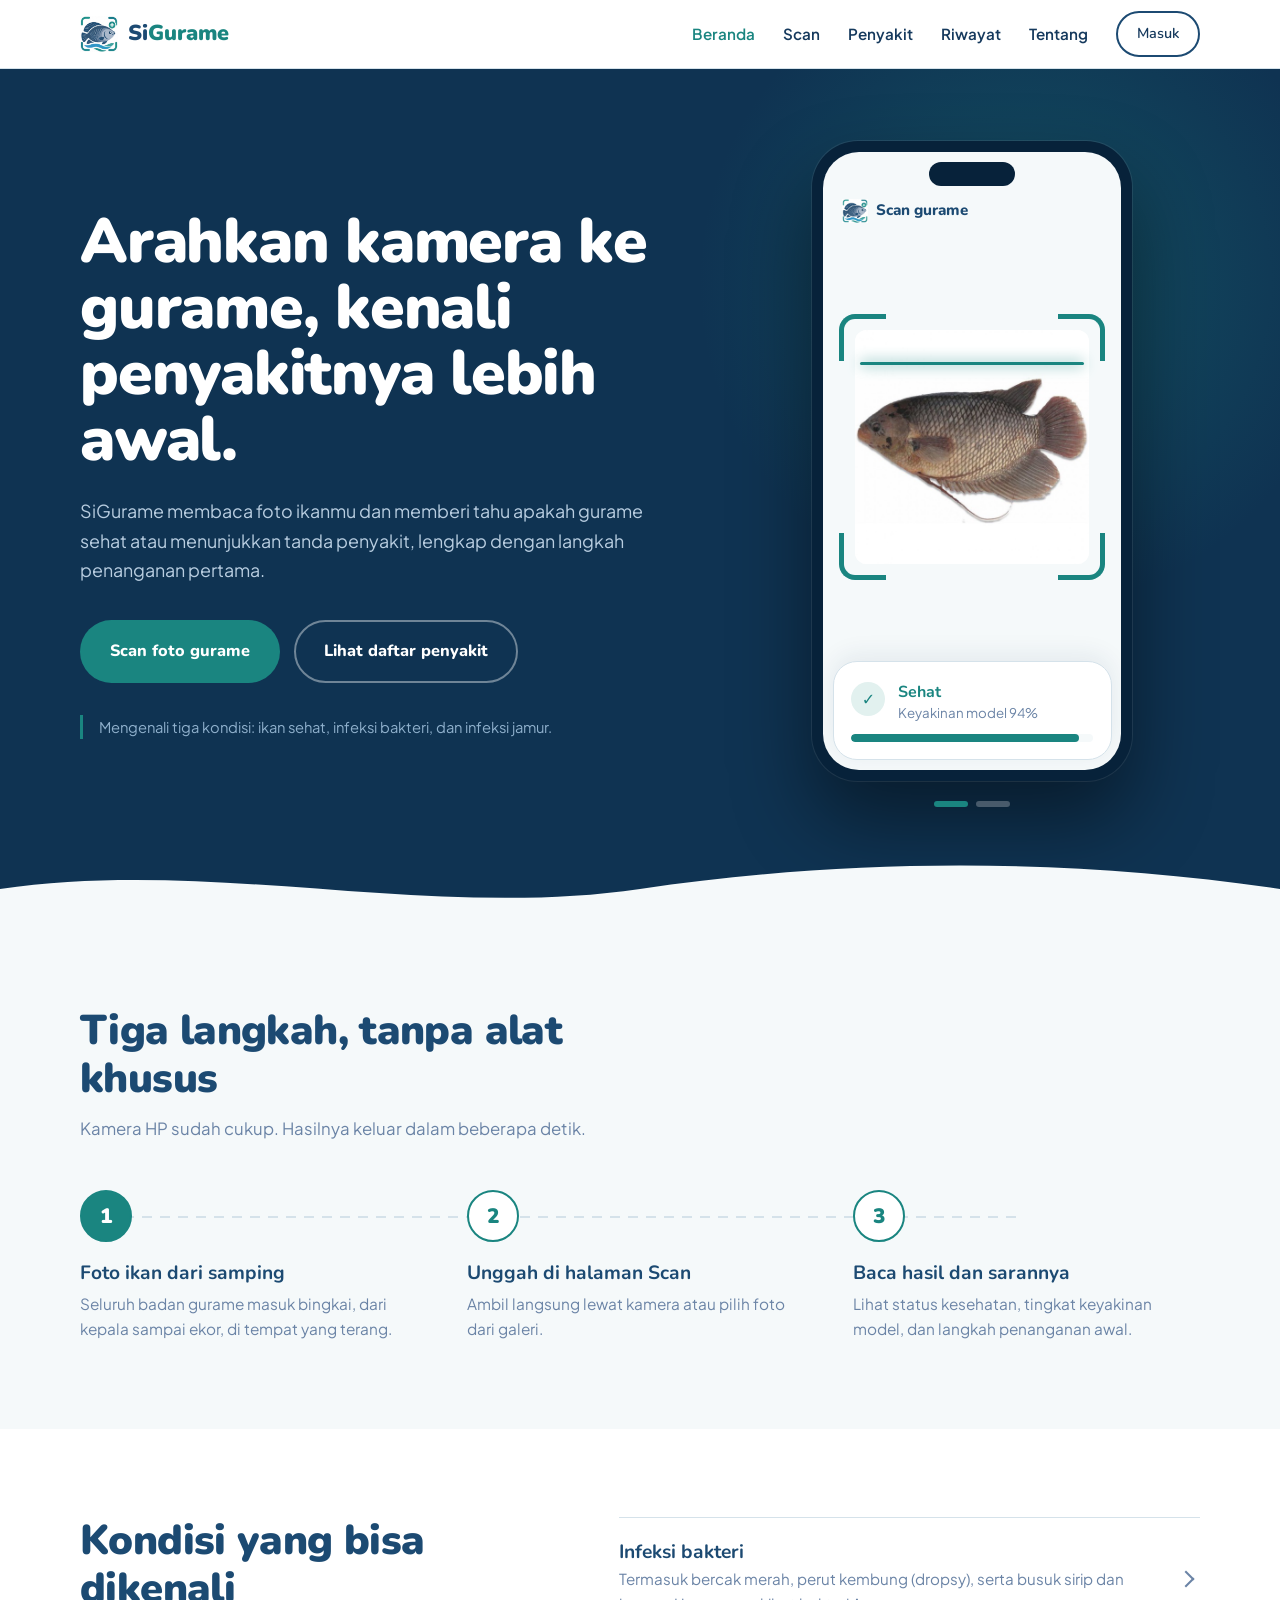
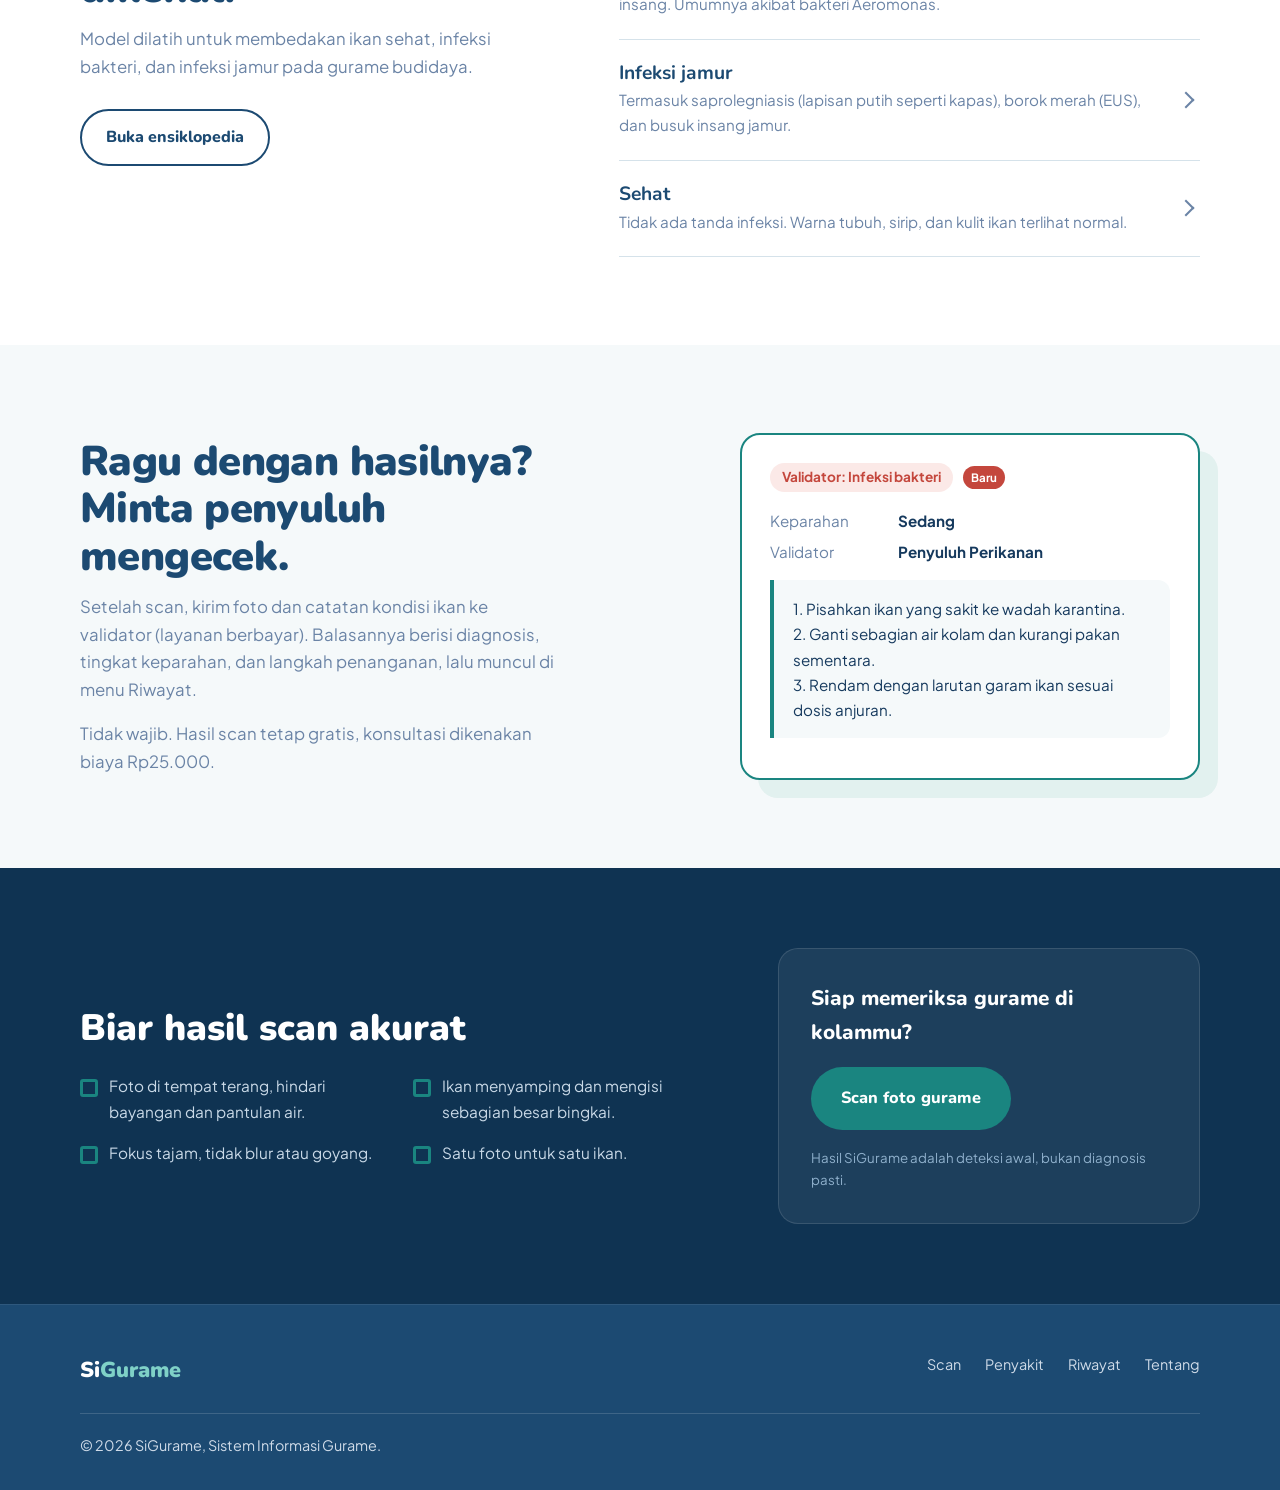
==== frontend/index.html @ 375dc526 "SiGurame: frontend + backend Flask" ====
<!DOCTYPE html>
<html lang="id">
<head>
  <meta charset="UTF-8">
  <meta name="viewport" content="width=device-width, initial-scale=1.0">
  <title>SiGurame | Cek Kesehatan Ikan Gurame</title>
  <link rel="icon" href="asset/image/icon.png">
  <link rel="preconnect" href="https://fonts.googleapis.com">
  <link rel="preconnect" href="https://fonts.gstatic.com" crossorigin>
  <link href="https://fonts.googleapis.com/css2?family=Nunito:wght@700;800;900&family=Plus+Jakarta+Sans:wght@400;600;700&display=swap" rel="stylesheet">
  <link rel="stylesheet" href="style.css">
</head>
<body>

  <!-- Navbar -->
  <header class="navbar">
    <div class="container">
      <a href="index.html" class="brand">
        <img src="asset/image/icon.png" alt="">
        <b>Si<span>Gurame</span></b>
      </a>
      <button class="nav-toggle" aria-label="Buka menu" aria-expanded="false">☰</button>
      <ul class="nav-links">
        <li><a href="index.html" class="active">Beranda</a></li>
        <li><a href="scan.html">Scan</a></li>
        <li><a href="penyakit.html">Penyakit</a></li>
        <li><a href="riwayat.html">Riwayat</a></li>
        <li><a href="tentang.html">Tentang</a></li>
        <li><a href="login.html" class="btn btn-outline">Masuk</a></li>
      </ul>
    </div>
  </header>

  <main>
    <!-- ================= HERO ================= -->
    <section class="home-hero">
      <div class="container home-hero-grid">
        <div class="home-hero-text">
          <h1>Arahkan kamera ke gurame, kenali penyakitnya lebih awal.</h1>
          <p class="lead">SiGurame membaca foto ikanmu dan memberi tahu apakah gurame sehat atau menunjukkan tanda penyakit, lengkap dengan langkah penanganan pertama.</p>
          <div class="hero-actions">
            <a href="scan.html" class="btn btn-primary btn-lg">Scan foto gurame</a>
            <a href="penyakit.html" class="btn btn-light btn-lg">Lihat daftar penyakit</a>
          </div>
          <p class="hero-note">Mengenali tiga kondisi: ikan sehat, infeksi bakteri, dan infeksi jamur.</p>
        </div>

        <!-- Mockup HP: foto bergeser + hasil berubah -->
        <div class="phone-wrap">
          <div class="phone" aria-hidden="true">
            <div class="phone-screen">
              <div class="phone-notch"></div>
              <div class="phone-top">
                <img src="asset/image/icon.png" alt="">
                <span>Scan gurame</span>
              </div>

              <div class="phone-view">
                <div class="frame phone-frame">
                  <div class="frame-b"></div>
                  <div class="slider">
                    <div class="slider-track" id="slider-track">
                      <img src="asset/image/guramesehat.jpg" alt=""
                           data-status="sehat" data-label="Sehat" data-conf="94">
                      <img src="asset/image/guramesakit.jpg" alt=""
                           data-status="sakit" data-label="Infeksi bakteri" data-conf="87">
                    </div>
                  </div>
                  <div class="scan-line"></div>
                </div>
              </div>

              <div class="phone-sheet result-chip" id="demo-chip">
                <div class="sheet-row">
                  <div class="dot" id="demo-dot">✓</div>
                  <div>
                    <strong id="demo-label">Sehat</strong>
                    <small id="demo-conf">Keyakinan model 94%</small>
                  </div>
                </div>
                <div class="bar sheet-bar"><span id="demo-bar" style="width:94%"></span></div>
              </div>
            </div>
          </div>
          <div class="slide-dots" id="slider-dots" aria-label="Contoh hasil scan"></div>
        </div>
      </div>

      <svg class="hero-wave" viewBox="0 0 1440 90" preserveAspectRatio="none" aria-hidden="true">
        <path d="M0 50 C 240 10, 480 90, 720 50 S 1200 10, 1440 50 L1440 90 L0 90 Z"></path>
      </svg>
    </section>

    <!-- ================= CARA PAKAI ================= -->
    <section class="home-section">
      <div class="container">
        <div class="home-head">
          <h2>Tiga langkah, tanpa alat khusus</h2>
          <p>Kamera HP sudah cukup. Hasilnya keluar dalam beberapa detik.</p>
        </div>
        <ol class="home-steps">
          <li>
            <span class="step-num">1</span>
            <h3>Foto ikan dari samping</h3>
            <p>Seluruh badan gurame masuk bingkai, dari kepala sampai ekor, di tempat yang terang.</p>
          </li>
          <li>
            <span class="step-num">2</span>
            <h3>Unggah di halaman Scan</h3>
            <p>Ambil langsung lewat kamera atau pilih foto dari galeri.</p>
          </li>
          <li>
            <span class="step-num">3</span>
            <h3>Baca hasil dan sarannya</h3>
            <p>Lihat status kesehatan, tingkat keyakinan model, dan langkah penanganan awal.</p>
          </li>
        </ol>
      </div>
    </section>

    <!-- ================= PENYAKIT ================= -->
    <section class="home-section home-section-white">
      <div class="container home-split">
        <div class="home-head home-sticky">
          <h2>Kondisi yang bisa dikenali</h2>
          <p>Model dilatih untuk membedakan ikan sehat, infeksi bakteri, dan infeksi jamur pada gurame budidaya.</p>
          <a href="penyakit.html" class="btn btn-outline">Buka ensiklopedia</a>
        </div>
        <ul class="home-diseases">
          <li>
            <a href="penyakit.html#bakteri">
              <h3>Infeksi bakteri</h3>
              <p>Termasuk bercak merah, perut kembung (dropsy), serta busuk sirip dan insang. Umumnya akibat bakteri Aeromonas.</p>
            </a>
          </li>
          <li>
            <a href="penyakit.html#jamur">
              <h3>Infeksi jamur</h3>
              <p>Termasuk saprolegniasis (lapisan putih seperti kapas), borok merah (EUS), dan busuk insang jamur.</p>
            </a>
          </li>
          <li>
            <a href="scan.html">
              <h3>Sehat</h3>
              <p>Tidak ada tanda infeksi. Warna tubuh, sirip, dan kulit ikan terlihat normal.</p>
            </a>
          </li>
        </ul>
      </div>
    </section>

    <!-- ================= KONSULTASI ================= -->
    <section class="home-section">
      <div class="container home-split home-konsul">
        <div class="home-head">
          <h2>Ragu dengan hasilnya? Minta penyuluh mengecek.</h2>
          <p>Setelah scan, kirim foto dan catatan kondisi ikan ke validator (layanan berbayar). Balasannya berisi diagnosis, tingkat keparahan, dan langkah penanganan, lalu muncul di menu Riwayat.</p>
          <p class="muted">Tidak wajib. Hasil scan tetap gratis, konsultasi dikenakan biaya Rp25.000.</p>
        </div>

        <!-- Contoh balasan validator -->
        <div class="konsul-mock" aria-hidden="true">
          <div class="mock-head">
            <span class="pill pill-sick">Validator: Infeksi bakteri</span>
            <span class="new-tag">Baru</span>
          </div>
          <dl class="konsul-dl">
            <dt>Keparahan</dt><dd>Sedang</dd>
            <dt>Validator</dt><dd>Penyuluh Perikanan</dd>
          </dl>
          <div class="validator-msg">1. Pisahkan ikan yang sakit ke wadah karantina.
2. Ganti sebagian air kolam dan kurangi pakan sementara.
3. Rendam dengan larutan garam ikan sesuai dosis anjuran.</div>
        </div>
      </div>
    </section>

    <!-- ================= CTA + TIPS ================= -->
    <section class="home-cta">
      <div class="container home-cta-grid">
        <div>
          <h2>Biar hasil scan akurat</h2>
          <ul class="cta-tips">
            <li>Foto di tempat terang, hindari bayangan dan pantulan air.</li>
            <li>Ikan menyamping dan mengisi sebagian besar bingkai.</li>
            <li>Fokus tajam, tidak blur atau goyang.</li>
            <li>Satu foto untuk satu ikan.</li>
          </ul>
        </div>
        <div class="cta-box">
          <p>Siap memeriksa gurame di kolammu?</p>
          <a href="scan.html" class="btn btn-primary btn-lg">Scan foto gurame</a>
          <small>Hasil SiGurame adalah deteksi awal, bukan diagnosis pasti.</small>
        </div>
      </div>
    </section>
  </main>

  <!-- Footer -->
  <footer class="footer">
    <div class="container">
      <a href="index.html" class="brand"><b>Si<span>Gurame</span></b></a>
      <ul class="footer-links">
        <li><a href="scan.html">Scan</a></li>
        <li><a href="penyakit.html">Penyakit</a></li>
        <li><a href="riwayat.html">Riwayat</a></li>
        <li><a href="tentang.html">Tentang</a></li>
      </ul>
      <p class="footer-copy">© 2026 SiGurame, Sistem Informasi Gurame.</p>
    </div>
  </footer>

  <script src="asset/js/api.js"></script>
  <script src="asset/js/main.js"></script>
</body>
</html>
---- frontend/style.css ----
/* =========================================================
   SiGurame — style global
   Palet diambil dari logo: navy (wordmark), teal (bingkai scan),
   biru air (ombak), slate (sisik ikan)
   ========================================================= */

:root {
  /* Warna utama */
  --navy: #1c4a72;        /* wordmark "Si", judul, teks penting */
  --ink: #15395d;         /* teks utama */
  --teal: #1a8580;        /* aksi utama, bingkai scan, status sehat */
  --teal-dark: #146b67;   /* hover tombol */
  --water: #3a96c9;       /* aksen sekunder, link */
  --slate: #6b84a6;       /* teks sekunder */
  --line: #d5e2ea;        /* garis & border */

  /* Latar */
  --bg: #f5f9fa;
  --surface: #ffffff;
  --teal-soft: #e2f1ef;
  --water-soft: #e3f0f8;

  /* Status hasil scan (dipakai di hasil.html) */
  --healthy: #1a8580;
  --sick: #c4473d;
  --sick-soft: #fbe9e7;
  --warning: #d08a1e;

  /* Tipografi */
  --font-display: "Nunito", "Segoe UI", system-ui, sans-serif;
  --font-body: "Plus Jakarta Sans", "Segoe UI", system-ui, sans-serif;

  --radius-lg: 20px;
  --radius: 12px;
  --max: 1120px;
}

* { box-sizing: border-box; margin: 0; padding: 0; }

html { scroll-behavior: smooth; }

body {
  font-family: var(--font-body);
  font-size: 1rem;
  line-height: 1.65;
  color: var(--ink);
  background: var(--bg);
}

img { max-width: 100%; display: block; }
a { color: var(--water); text-decoration: none; }

h1, h2, h3 {
  font-family: var(--font-display);
  color: var(--navy);
  line-height: 1.15;
}

.container {
  width: min(var(--max), 100% - 2.5rem);
  margin-inline: auto;
}

:focus-visible {
  outline: 3px solid var(--water);
  outline-offset: 3px;
  border-radius: 6px;
}

/* ---------- Tombol ---------- */
.btn {
  display: inline-flex;
  align-items: center;
  gap: .5rem;
  padding: .85rem 1.5rem;
  border-radius: 999px;
  font-family: var(--font-display);
  font-weight: 800;
  font-size: 1rem;
  border: 2px solid transparent;
  cursor: pointer;
  transition: background .2s, color .2s, border-color .2s;
}
.btn-primary { background: var(--teal); color: #fff; }
.btn-primary:hover { background: var(--teal-dark); }
.btn-outline { border-color: var(--navy); color: var(--navy); background: transparent; }
.btn-outline:hover { background: var(--navy); color: #fff; }

/* ---------- Navbar ---------- */
.navbar {
  position: sticky;
  top: 0;
  z-index: 50;
  background: rgba(255, 255, 255, .92);
  backdrop-filter: blur(8px);
  border-bottom: 1px solid var(--line);
}
.navbar .container {
  display: flex;
  align-items: center;
  justify-content: space-between;
  height: 68px;
}
.brand {
  display: flex;
  align-items: center;
  gap: .6rem;
  font-family: var(--font-display);
  font-weight: 900;
  font-size: 1.35rem;
  color: var(--navy);
}
.brand img { width: 38px; height: auto; }
.brand b { font-weight: inherit; }
.brand span { color: var(--teal); }

.nav-links {
  display: flex;
  align-items: center;
  gap: 1.75rem;
  list-style: none;
}
.nav-links a {
  color: var(--ink);
  font-weight: 600;
  font-size: .95rem;
}
.nav-links a:hover,
.nav-links a.active { color: var(--teal); }
.nav-links .btn { padding: .55rem 1.2rem; font-size: .9rem; }

.nav-toggle {
  display: none;
  background: none;
  border: 0;
  font-size: 1.6rem;
  color: var(--navy);
  cursor: pointer;
}

/* ---------- Hero ---------- */
.hero { padding: 4.5rem 0 5rem; }
.hero .container {
  display: grid;
  grid-template-columns: 1.1fr 1fr;
  gap: 3.5rem;
  align-items: center;
}
.hero h1 {
  font-size: clamp(2.2rem, 4.6vw, 3.4rem);
  font-weight: 900;
  margin-bottom: 1.1rem;
}
.hero p {
  font-size: 1.1rem;
  color: var(--slate);
  max-width: 34em;
  margin-bottom: 2rem;
}
.hero-actions { display: flex; flex-wrap: wrap; gap: .9rem; }

/* Visual hero: ikon logo sebagai "jendela scan" + kartu hasil contoh */
.scan-preview {
  position: relative;
  background: var(--surface);
  border-radius: var(--radius-lg);
  padding: 2.5rem 2.5rem 4rem;
  border: 1px solid var(--line);
}
.scan-preview img {
  width: 100%;
  max-width: 380px;
  margin-inline: auto;
}
.scan-line {
  position: absolute;
  left: 12%;
  right: 12%;
  height: 3px;
  background: var(--teal);
  border-radius: 3px;
  box-shadow: 0 0 14px var(--teal);
  top: 18%;
  animation: scan 3.2s ease-in-out infinite;
}
@keyframes scan {
  0%, 100% { top: 18%; opacity: .9; }
  50% { top: 70%; opacity: .5; }
}
.result-chip {
  position: absolute;
  left: 50%;
  bottom: -1.4rem;
  transform: translateX(-50%);
  display: flex;
  align-items: center;
  gap: .9rem;
  background: var(--surface);
  border: 1px solid var(--line);
  border-radius: 999px;
  padding: .7rem 1.4rem .7rem .8rem;
  box-shadow: 0 10px 30px rgba(21, 57, 93, .12);
  white-space: nowrap;
}
.result-chip .dot {
  width: 34px;
  height: 34px;
  border-radius: 50%;
  background: var(--teal-soft);
  color: var(--healthy);
  display: grid;
  place-items: center;
  font-weight: 900;
}
.result-chip strong { color: var(--healthy); font-family: var(--font-display); }
.result-chip small { color: var(--slate); display: block; line-height: 1.2; }

/* ---------- Section umum ---------- */
.section { padding: 5rem 0; }
.section-alt { background: var(--surface); border-block: 1px solid var(--line); }
.section-head { max-width: 40em; margin-bottom: 2.75rem; }
.section-head h2 { font-size: clamp(1.7rem, 3vw, 2.3rem); font-weight: 900; margin-bottom: .6rem; }
.section-head p { color: var(--slate); }

/* ---------- Langkah (memang berurutan, jadi pakai nomor) ---------- */
.steps {
  display: grid;
  grid-template-columns: repeat(3, 1fr);
  gap: 2rem;
  list-style: none;
  counter-reset: step;
}
.steps li { counter-increment: step; padding-top: 1rem; border-top: 3px solid var(--line); }
.steps li:first-child { border-top-color: var(--teal); }
.steps li::before {
  content: counter(step);
  display: block;
  font-family: var(--font-display);
  font-weight: 900;
  font-size: 2.4rem;
  color: var(--water);
  line-height: 1;
  margin-bottom: .75rem;
}
.steps h3 { font-size: 1.2rem; margin-bottom: .35rem; }
.steps p { color: var(--slate); font-size: .95rem; }

/* ---------- Daftar penyakit ringkas ---------- */
.disease-list { list-style: none; border-top: 1px solid var(--line); }
.disease-list li {
  display: grid;
  grid-template-columns: 14rem 1fr auto;
  gap: 1.5rem;
  align-items: baseline;
  padding: 1.25rem 0;
  border-bottom: 1px solid var(--line);
}
.disease-list h3 { font-size: 1.1rem; }
.disease-list p { color: var(--slate); font-size: .95rem; }
.disease-list a { font-weight: 700; font-size: .9rem; white-space: nowrap; }
.section-foot { margin-top: 2rem; }

/* ---------- Tips foto ---------- */
.tips {
  display: grid;
  grid-template-columns: 1fr 1fr;
  gap: 3rem;
  align-items: start;
}
.tips ul { list-style: none; display: grid; gap: 1rem; }
.tips li {
  padding-left: 1.9rem;
  position: relative;
}
.tips li::before {
  content: "";
  position: absolute;
  left: 0;
  top: .45em;
  width: 12px;
  height: 12px;
  border: 3px solid var(--teal);
  border-radius: 3px;
}
.note {
  background: var(--water-soft);
  border-radius: var(--radius);
  padding: 1.25rem 1.5rem;
  font-size: .95rem;
  color: var(--ink);
}

/* ---------- Footer ---------- */
.footer {
  background: var(--navy);
  color: #cfdbe8;
  padding: 3rem 0 2rem;
  font-size: .9rem;
}
.footer .container {
  display: flex;
  flex-wrap: wrap;
  justify-content: space-between;
  gap: 1.5rem;
}
.footer .brand { color: #fff; }
.footer .brand span { color: #7fd1c7; }
.footer a { color: #cfdbe8; }
.footer a:hover { color: #fff; }
.footer-links { display: flex; gap: 1.5rem; list-style: none; flex-wrap: wrap; }
.footer-copy { width: 100%; border-top: 1px solid rgba(255,255,255,.15); padding-top: 1.25rem; }

/* ---------- Responsif ---------- */
@media (max-width: 880px) {
  .nav-toggle { display: block; }
  .nav-links {
    position: absolute;
    top: 68px;
    left: 0;
    right: 0;
    flex-direction: column;
    align-items: flex-start;
    gap: 1rem;
    padding: 1.25rem 1.5rem 1.5rem;
    background: var(--surface);
    border-bottom: 1px solid var(--line);
    display: none;
  }
  .nav-links.open { display: flex; }

  .hero { padding-top: 2.5rem; }
  .hero .container,
  .tips { grid-template-columns: 1fr; }
  .steps { grid-template-columns: 1fr; }
  .disease-list li { grid-template-columns: 1fr; gap: .3rem; }
}

@media (prefers-reduced-motion: reduce) {
  .scan-line { animation: none; }
  html { scroll-behavior: auto; }
}

/* =========================================================
   Komponen halaman lain
   ========================================================= */

/* ---------- Kepala halaman ---------- */
.page-head { padding: 3.5rem 0 2rem; }
.page-head h1 { font-size: clamp(1.9rem, 4vw, 2.7rem); font-weight: 900; margin-bottom: .5rem; }
.page-head p { color: var(--slate); max-width: 40em; }
.page-body { padding-bottom: 5rem; }

/* ---------- Bingkai scan (motif sudut dari logo) ---------- */
.frame {
  position: relative;
  padding: 1.25rem;
}
.frame::before,
.frame::after,
.frame > .frame-b::before,
.frame > .frame-b::after {
  content: "";
  position: absolute;
  width: 42px;
  height: 42px;
  border: 5px solid var(--teal);
  pointer-events: none;
}
.frame::before { top: 0; left: 0; border-right: 0; border-bottom: 0; border-top-left-radius: 16px; }
.frame::after { top: 0; right: 0; border-left: 0; border-bottom: 0; border-top-right-radius: 16px; }
.frame > .frame-b::before { bottom: 0; left: 0; border-right: 0; border-top: 0; border-bottom-left-radius: 16px; }
.frame > .frame-b::after { bottom: 0; right: 0; border-left: 0; border-top: 0; border-bottom-right-radius: 16px; }

/* ---------- Halaman Scan ---------- */
.scan-layout {
  display: grid;
  grid-template-columns: 1.3fr .9fr;
  gap: 2.5rem;
  align-items: start;
}
.dropzone {
  background: var(--surface);
  border-radius: var(--radius-lg);
  min-height: 360px;
  display: grid;
  place-items: center;
  text-align: center;
  padding: 2rem;
  transition: background .2s;
}
.dropzone.dragover { background: var(--teal-soft); }
.dropzone h2 { font-size: 1.3rem; margin-bottom: .4rem; }
.dropzone p { color: var(--slate); margin-bottom: 1.5rem; font-size: .95rem; }
.dropzone .actions { display: flex; flex-wrap: wrap; gap: .75rem; justify-content: center; }
.dropzone img.preview {
  max-height: 420px;
  width: auto;
  border-radius: var(--radius);
  margin-inline: auto;
}
.visually-hidden {
  position: absolute; width: 1px; height: 1px; overflow: hidden;
  clip: rect(0 0 0 0); white-space: nowrap;
}
.scan-controls {
  display: flex;
  flex-wrap: wrap;
  gap: .75rem;
  margin-top: 1.25rem;
}
.btn[disabled] { opacity: .5; cursor: not-allowed; }
.btn-ghost { background: transparent; color: var(--slate); border-color: var(--line); }
.btn-ghost:hover { border-color: var(--slate); color: var(--ink); }

.panel {
  background: var(--surface);
  border: 1px solid var(--line);
  border-radius: var(--radius-lg);
  padding: 1.75rem;
}
.panel h2 { font-size: 1.2rem; margin-bottom: 1rem; }
.panel + .panel { margin-top: 1.25rem; }
.check-list { list-style: none; display: grid; gap: .8rem; font-size: .95rem; }
.check-list li { padding-left: 1.7rem; position: relative; }
.check-list li::before {
  content: "";
  position: absolute; left: 0; top: .4em;
  width: 11px; height: 11px;
  border: 3px solid var(--teal); border-radius: 3px;
}

.alert {
  border-radius: var(--radius);
  padding: .9rem 1.2rem;
  font-size: .95rem;
  margin-top: 1rem;
}
.alert-error { background: var(--sick-soft); color: var(--sick); }
.alert-info { background: var(--water-soft); color: var(--ink); }

/* Loading */
.loading {
  display: none;
  align-items: center;
  gap: .8rem;
  margin-top: 1rem;
  color: var(--slate);
  font-weight: 600;
}
.loading.show { display: flex; }
.spinner {
  width: 22px; height: 22px;
  border: 3px solid var(--line);
  border-top-color: var(--teal);
  border-radius: 50%;
  animation: spin .8s linear infinite;
}
@keyframes spin { to { transform: rotate(360deg); } }

/* ---------- Halaman Hasil ---------- */
.result-layout {
  display: grid;
  grid-template-columns: 1fr 1.1fr;
  gap: 2.5rem;
  align-items: start;
}
.result-photo {
  background: var(--surface);
  border-radius: var(--radius-lg);
}
.result-photo img { border-radius: var(--radius); margin-inline: auto; max-height: 460px; width: auto; }
.result-status {
  border-radius: var(--radius-lg);
  padding: 1.75rem;
  margin-bottom: 1.25rem;
}
.result-status.is-healthy { background: var(--teal-soft); }
.result-status.is-sick { background: var(--sick-soft); }
.result-status .label { font-weight: 700; font-size: .9rem; color: var(--slate); }
.result-status h2 { font-size: clamp(1.7rem, 3.5vw, 2.3rem); font-weight: 900; margin: .2rem 0 1rem; }
.is-healthy h2 { color: var(--healthy); }
.is-sick h2 { color: var(--sick); }

.confidence { display: grid; gap: .4rem; font-size: .9rem; }
.confidence-top { display: flex; justify-content: space-between; font-weight: 700; }
.bar { height: 10px; background: rgba(255,255,255,.8); border-radius: 99px; overflow: hidden; }
.bar span { display: block; height: 100%; border-radius: 99px; transition: width .8s ease; }
.is-healthy .bar span { background: var(--healthy); }
.is-sick .bar span { background: var(--sick); }

.result-block + .result-block { margin-top: 1.4rem; }
.result-block h3 { font-size: 1.05rem; margin-bottom: .5rem; }
.result-block p, .result-block li { font-size: .95rem; }
.result-block ul { padding-left: 1.2rem; display: grid; gap: .35rem; }
.demo-badge {
  display: inline-block;
  background: #fff4e0;
  color: var(--warning);
  font-weight: 700;
  font-size: .8rem;
  padding: .25rem .7rem;
  border-radius: 99px;
  margin-bottom: .75rem;
}

/* ---------- Halaman Penyakit ---------- */
.search {
  width: 100%;
  max-width: 420px;
  padding: .8rem 1.1rem;
  border: 1px solid var(--line);
  border-radius: 999px;
  font: inherit;
  background: var(--surface);
  margin-bottom: 2rem;
}
.search:focus { border-color: var(--teal); outline: none; box-shadow: 0 0 0 3px var(--teal-soft); }
.disease-index {
  display: flex;
  flex-wrap: wrap;
  gap: .5rem;
  list-style: none;
  margin-bottom: 2.5rem;
}
.disease-index a {
  display: block;
  padding: .4rem .95rem;
  border: 1px solid var(--line);
  border-radius: 99px;
  color: var(--ink);
  font-size: .9rem;
  font-weight: 600;
  background: var(--surface);
}
.disease-index a:hover { border-color: var(--teal); color: var(--teal); }

.disease {
  display: grid;
  grid-template-columns: 16rem 1fr;
  gap: 2.5rem;
  padding: 2.5rem 0;
  border-top: 1px solid var(--line);
  scroll-margin-top: 90px;
}
.disease-name h2 { font-size: 1.5rem; margin-bottom: .3rem; }
.disease-name p { color: var(--slate); font-size: .9rem; font-style: italic; }
.disease-name img { border-radius: var(--radius); margin-top: 1rem; }
.disease-detail { display: grid; grid-template-columns: 1fr 1fr; gap: 1.5rem 2rem; }
.disease-detail .result-block { margin: 0; }
.disease-detail .summary { grid-column: 1 / -1; font-size: 1.02rem; }

/* ---------- Halaman Riwayat ---------- */
.toolbar {
  display: flex;
  flex-wrap: wrap;
  justify-content: space-between;
  align-items: center;
  gap: 1rem;
  margin-bottom: 1.5rem;
}
.table-wrap { overflow-x: auto; background: var(--surface); border: 1px solid var(--line); border-radius: var(--radius-lg); }
table { width: 100%; border-collapse: collapse; font-size: .95rem; }
th, td { text-align: left; padding: 1rem 1.25rem; border-bottom: 1px solid var(--line); vertical-align: middle; }
th { font-family: var(--font-display); color: var(--navy); font-size: .9rem; background: var(--bg); }
tr:last-child td { border-bottom: 0; }
td img { width: 64px; height: 48px; object-fit: cover; border-radius: 8px; }
.pill {
  display: inline-block;
  padding: .2rem .75rem;
  border-radius: 99px;
  font-weight: 700;
  font-size: .85rem;
}
.pill-healthy { background: var(--teal-soft); color: var(--healthy); }
.pill-sick { background: var(--sick-soft); color: var(--sick); }
.link-btn { background: none; border: 0; color: var(--water); font: inherit; font-weight: 700; cursor: pointer; }
.link-btn.danger { color: var(--sick); }

.empty {
  text-align: center;
  padding: 4rem 1.5rem;
  background: var(--surface);
  border: 1px solid var(--line);
  border-radius: var(--radius-lg);
}
.empty h2 { font-size: 1.3rem; margin-bottom: .4rem; }
.empty p { color: var(--slate); margin-bottom: 1.5rem; }

/* ---------- Halaman Login ---------- */
.auth {
  min-height: calc(100vh - 68px);
  display: grid;
  place-items: center;
  padding: 3rem 1.25rem;
}
.auth-card {
  width: 100%;
  max-width: 420px;
  background: var(--surface);
  border: 1px solid var(--line);
  border-radius: var(--radius-lg);
  padding: 2.25rem;
}
.auth-card .brand { justify-content: center; margin-bottom: 1.5rem; }
.tabs { display: grid; grid-template-columns: 1fr 1fr; background: var(--bg); border-radius: 99px; padding: 4px; margin-bottom: 1.75rem; }
.tabs button {
  border: 0; background: transparent; padding: .6rem; border-radius: 99px;
  font: inherit; font-weight: 700; color: var(--slate); cursor: pointer;
}
.tabs button.active { background: var(--surface); color: var(--navy); box-shadow: 0 2px 8px rgba(21,57,93,.08); }
.field { display: grid; gap: .35rem; margin-bottom: 1.1rem; }
.field label { font-weight: 600; font-size: .9rem; }
.field input {
  padding: .8rem 1rem;
  border: 1px solid var(--line);
  border-radius: var(--radius);
  font: inherit;
}
.field input:focus { border-color: var(--teal); outline: none; box-shadow: 0 0 0 3px var(--teal-soft); }
.auth-card .btn { width: 100%; justify-content: center; margin-top: .5rem; }
.hidden { display: none !important; }

/* ---------- Halaman Tentang ---------- */
.prose { max-width: 44em; }
.prose h2 { font-size: 1.5rem; margin: 2.5rem 0 .75rem; }
.prose p, .prose li { margin-bottom: .8rem; }
.prose ul { padding-left: 1.3rem; }
.spec {
  display: grid;
  grid-template-columns: 12rem 1fr;
  border-top: 1px solid var(--line);
  margin-top: 1rem;
}
.spec dt, .spec dd { padding: .8rem 0; border-bottom: 1px solid var(--line); }
.spec dt { font-weight: 700; color: var(--navy); }

/* ---------- Responsif halaman lain ---------- */
@media (max-width: 880px) {
  .scan-layout,
  .result-layout,
  .disease,
  .disease-detail { grid-template-columns: 1fr; }
  .disease { gap: 1.25rem; }
  .spec { grid-template-columns: 1fr; }
  .spec dt { border-bottom: 0; padding-bottom: 0; }
}
@media (prefers-reduced-motion: reduce) {
  .spinner { animation-duration: 2s; }
  .bar span { transition: none; }
}

/* =========================================================
   Slider demo di beranda
   ========================================================= */
.slider { overflow: hidden; border-radius: var(--radius); }
.slider-track { display: flex; transition: transform .7s ease; }
.scan-preview .slider-track img {
  flex: 0 0 100%;
  width: 100%;
  max-width: 100%;
  margin: 0;
  aspect-ratio: 4 / 3;
  object-fit: contain;
}
.result-chip strong,
.result-chip .dot { transition: color .3s, background .3s; }
.result-chip.sick strong { color: var(--sick); }
.result-chip.sick .dot { background: var(--sick-soft); color: var(--sick); }

/* =========================================================
   Konsultasi lanjutan & notifikasi (pengguna)
   ========================================================= */
.muted { color: var(--slate); font-size: .9rem; }
.text-healthy { color: var(--healthy) !important; }
.text-sick { color: var(--sick) !important; }

.field textarea,
.field select {
  padding: .8rem 1rem;
  border: 1px solid var(--line);
  border-radius: var(--radius);
  font: inherit;
  background: var(--surface);
  resize: vertical;
}
.field textarea:focus,
.field select:focus { border-color: var(--teal); outline: none; box-shadow: 0 0 0 3px var(--teal-soft); }

.konsul { margin-top: 1.25rem; border-color: var(--teal); border-width: 2px; }
.konsul h3 { font-size: 1.15rem; margin: .5rem 0 .4rem; }
.konsul p { font-size: .95rem; }
.konsul > div > p { margin-bottom: 1rem; }
.konsul form { margin-top: 1rem; }
.konsul-dl {
  display: grid;
  grid-template-columns: 7rem 1fr;
  gap: .4rem 1rem;
  margin: 1rem 0;
  font-size: .95rem;
}
.konsul-dl dt { color: var(--slate); }
.konsul-dl dd { font-weight: 700; }
.validator-msg {
  white-space: pre-line;
  background: var(--bg);
  border-left: 4px solid var(--teal);
  border-radius: 0 var(--radius) var(--radius) 0;
  padding: 1rem 1.2rem;
  font-size: .95rem;
  margin-bottom: .75rem;
}

.pill-wait { background: #fff4e0; color: var(--warning); }
.new-tag {
  display: inline-block;
  background: var(--sick);
  color: #fff;
  font-size: .72rem;
  font-weight: 700;
  padding: .1rem .5rem;
  border-radius: 99px;
  vertical-align: middle;
}
tr.row-new td { background: #fbfdf6; }
tr.row-new td:first-child { box-shadow: inset 4px 0 0 var(--teal); }

/* Badge angka di menu Riwayat */
.nav-links a { position: relative; }
.nav-badge {
  position: absolute;
  top: -.55rem;
  right: -.95rem;
  min-width: 1.2rem;
  height: 1.2rem;
  padding: 0 .3rem;
  border-radius: 99px;
  background: var(--sick);
  color: #fff;
  font-size: .72rem;
  font-weight: 700;
  line-height: 1.2rem;
  text-align: center;
}

/* Toast notifikasi */
.toast {
  position: fixed;
  right: 1.25rem;
  bottom: 1.25rem;
  z-index: 100;
  display: flex;
  align-items: center;
  gap: 1rem;
  max-width: 420px;
  background: var(--surface);
  border: 1px solid var(--line);
  border-left: 5px solid var(--teal);
  border-radius: var(--radius);
  padding: 1rem 1rem 1rem 1.25rem;
  box-shadow: 0 14px 40px rgba(21, 57, 93, .18);
  animation: toast-in .35s ease;
}
.toast strong { font-family: var(--font-display); color: var(--navy); }
.toast p { font-size: .9rem; color: var(--slate); }
.toast .btn { padding: .5rem 1rem; font-size: .9rem; }
.toast-close {
  background: none;
  border: 0;
  font-size: 1.4rem;
  line-height: 1;
  color: var(--slate);
  cursor: pointer;
}
@keyframes toast-in { from { transform: translateY(20px); opacity: 0; } }

/* =========================================================
   Halaman Validator
   ========================================================= */
.navbar-validator { border-bottom: 3px solid var(--teal); }
.brand-tag {
  font-family: var(--font-body);
  font-size: .72rem;
  font-weight: 700;
  color: #fff;
  background: var(--navy);
  padding: .2rem .6rem;
  border-radius: 99px;
}

.stats {
  display: grid;
  grid-template-columns: repeat(3, 1fr);
  gap: 1rem;
  margin-bottom: 2rem;
}
.stats > div {
  background: var(--surface);
  border: 1px solid var(--line);
  border-radius: var(--radius);
  padding: 1.1rem 1.25rem;
}
.stats dt { color: var(--slate); font-size: .9rem; font-weight: 600; }
.stats dd { font-family: var(--font-display); font-weight: 900; font-size: 2rem; color: var(--navy); line-height: 1.2; }
.stats > div:first-child dd { color: var(--warning); }

.validator-layout {
  display: grid;
  grid-template-columns: 22rem 1fr;
  gap: 1.5rem;
  align-items: start;
}
.queue .tabs { margin-bottom: 1rem; }
.queue-list { list-style: none; display: grid; gap: .6rem; max-height: 70vh; overflow-y: auto; }
.queue-item {
  width: 100%;
  display: flex;
  gap: .85rem;
  align-items: flex-start;
  text-align: left;
  background: var(--surface);
  border: 1px solid var(--line);
  border-radius: var(--radius);
  padding: .8rem;
  font: inherit;
  color: var(--ink);
  cursor: pointer;
  transition: border-color .2s;
}
.queue-item:hover { border-color: var(--slate); }
.queue-item.active { border-color: var(--teal); box-shadow: 0 0 0 3px var(--teal-soft); }
.queue-item img { width: 64px; height: 52px; object-fit: cover; border-radius: 8px; flex-shrink: 0; }
.queue-item span { display: grid; gap: .15rem; min-width: 0; }
.queue-item strong { font-size: .9rem; }
.queue-item small {
  font-size: .82rem;
  color: var(--slate);
  overflow: hidden;
  text-overflow: ellipsis;
  white-space: nowrap;
}
.queue-empty { padding: 1rem .25rem; }

.detail { min-height: 420px; }
.detail-empty { display: grid; place-content: center; text-align: center; min-height: 380px; }
.detail-empty h2 { font-size: 1.2rem; }
.detail-empty p { color: var(--slate); }
.detail-top {
  display: grid;
  grid-template-columns: 1fr 1fr;
  gap: 1.75rem;
  padding-bottom: 1.75rem;
  border-bottom: 1px solid var(--line);
}
.detail-photo img { border-radius: var(--radius); width: 100%; max-height: 320px; object-fit: contain; background: var(--bg); }
.detail .label { font-weight: 700; font-size: .85rem; color: var(--slate); margin-top: .4rem; }
.detail-top h2 { font-size: 1.5rem; margin-bottom: .75rem; }

.validasi-form { padding-top: 1.5rem; }
.validasi-form h3 { font-size: 1.15rem; margin-bottom: 1rem; }
fieldset.field { border: 0; }
fieldset.field legend { font-weight: 600; font-size: .9rem; margin-bottom: .35rem; }
.field-head { display: flex; justify-content: space-between; align-items: baseline; gap: 1rem; }
.field-head .link-btn { font-size: .85rem; }
.field-head label { font-weight: 600; font-size: .9rem; }

.chips { display: flex; flex-wrap: wrap; gap: .5rem; }
.chips input { position: absolute; opacity: 0; pointer-events: none; }
.chips span {
  display: inline-block;
  padding: .5rem 1.1rem;
  border: 1px solid var(--line);
  border-radius: 99px;
  font-weight: 600;
  font-size: .9rem;
  cursor: pointer;
}
.chips label:nth-child(1) input:checked + span { background: var(--teal-soft); border-color: var(--healthy); color: var(--healthy); }
.chips label:nth-child(2) input:checked + span { background: #fff4e0; border-color: var(--warning); color: var(--warning); }
.chips label:nth-child(3) input:checked + span { background: var(--sick-soft); border-color: var(--sick); color: var(--sick); }
.chips input:focus-visible + span { outline: 3px solid var(--water); outline-offset: 2px; }

@media (max-width: 880px) {
  .validator-layout,
  .detail-top { grid-template-columns: 1fr; }
  .stats { grid-template-columns: 1fr 1fr 1fr; gap: .5rem; }
  .stats dd { font-size: 1.5rem; }
  .queue-list { max-height: none; }
  .nav-badge { position: static; margin-left: .4rem; display: inline-block; }
  .toast { left: 1rem; right: 1rem; max-width: none; }
}
@media (prefers-reduced-motion: reduce) {
  .slider-track { transition: none; }
  .toast { animation: none; }
}

/* =========================================================
   Beranda (versi modern)
   ========================================================= */
:root { --navy-deep: #0f3352; }

.btn-lg { padding: 1rem 1.75rem; font-size: 1.02rem; }
.btn-light { border-color: rgba(255,255,255,.4); color: #fff; background: transparent; }
.btn-light:hover { background: #fff; color: var(--navy); border-color: #fff; }

/* ---------- Hero ---------- */
.home-hero {
  position: relative;
  background: var(--navy-deep);
  color: #fff;
  padding: 4.5rem 0 7rem;
  overflow: hidden;
}
/* cahaya lembut seperti permukaan air */
.home-hero::before {
  content: "";
  position: absolute;
  inset: -20% -10% auto auto;
  width: 60vw;
  height: 60vw;
  background: radial-gradient(circle, rgba(26,133,128,.35), transparent 60%);
  pointer-events: none;
}
.home-hero-grid {
  position: relative;
  display: grid;
  grid-template-columns: 1.15fr .85fr;
  gap: 3rem;
  align-items: center;
}
.home-hero h1 {
  color: #fff;
  font-size: clamp(2.4rem, 5vw, 3.9rem);
  font-weight: 900;
  letter-spacing: -.02em;
  line-height: 1.06;
  margin-bottom: 1.4rem;
  max-width: 17ch;
}
.home-hero .lead {
  font-size: 1.12rem;
  color: #b8cde0;
  max-width: 34em;
  margin-bottom: 2.2rem;
}
.hero-note {
  margin-top: 2rem;
  font-size: .92rem;
  color: #8fb0cc;
  max-width: 34em;
  padding-left: 1rem;
  border-left: 3px solid var(--teal);
}
.hero-wave {
  position: absolute;
  left: 0;
  bottom: -1px;
  width: 100%;
  height: 70px;
  fill: var(--bg);
}

/* ---------- Mockup HP ---------- */
.phone-wrap { display: grid; justify-items: center; gap: 1.25rem; }
.phone {
  width: min(320px, 100%);
  aspect-ratio: 9 / 18;
  background: #07223a;
  border-radius: 46px;
  padding: 11px;
  box-shadow:
    0 0 0 1px rgba(255,255,255,.08),
    0 40px 80px rgba(0,0,0,.45);
}
.phone-screen {
  position: relative;
  height: 100%;
  background: var(--bg);
  border-radius: 36px;
  overflow: hidden;
  display: flex;
  flex-direction: column;
}
.phone-notch {
  position: absolute;
  top: 10px;
  left: 50%;
  transform: translateX(-50%);
  width: 86px;
  height: 24px;
  background: #07223a;
  border-radius: 99px;
  z-index: 2;
}
.phone-top {
  display: flex;
  align-items: center;
  gap: .5rem;
  padding: 2.9rem 1.2rem .6rem;
  font-family: var(--font-display);
  font-weight: 800;
  color: var(--navy);
  font-size: .95rem;
}
.phone-top img { width: 26px; }
.phone-view {
  flex: 1;
  display: grid;
  place-items: center;
  padding: .5rem 1rem;
}
.phone-frame { width: 100%; padding: 1rem; }
.phone-frame .slider { background: #fff; }
.phone .slider-track img {
  flex: 0 0 100%;
  width: 100%;
  aspect-ratio: 1 / 1;
  object-fit: contain;
  background: #fff;
}
.phone .scan-line { left: 8%; right: 8%; }

/* bottom sheet hasil */
.phone-sheet {
  position: static;
  transform: none;
  display: block;
  white-space: normal;
  margin: 0 .6rem .6rem;
  padding: 1rem 1.1rem 1.1rem;
  border-radius: 24px;
  background: var(--surface);
  border: 1px solid var(--line);
  box-shadow: 0 -6px 24px rgba(21,57,93,.08);
}
.sheet-row { display: flex; align-items: center; gap: .8rem; margin-bottom: .8rem; }
.sheet-bar { background: var(--bg); height: 8px; }
.sheet-bar span { background: var(--healthy); transition: width .6s ease, background .3s; }
.phone-sheet.sick .sheet-bar span { background: var(--sick); }

/* indikator slide */
.slide-dots { display: flex; gap: .5rem; }
.slide-dots button {
  width: 34px;
  height: 6px;
  padding: 0;
  border: 0;
  border-radius: 99px;
  background: rgba(255,255,255,.25);
  cursor: pointer;
  overflow: hidden;
}
.slide-dots button[aria-current="true"] { background: var(--teal); }

/* ---------- Section umum beranda ---------- */
.home-section { padding: 5.5rem 0; }
.home-section-white { background: var(--surface); }
.home-head { max-width: 36em; margin-bottom: 3rem; }
.home-head h2 {
  font-size: clamp(1.8rem, 3.4vw, 2.6rem);
  font-weight: 900;
  letter-spacing: -.015em;
  margin-bottom: .75rem;
}
.home-head p { color: var(--slate); font-size: 1.05rem; }
.home-head .btn { margin-top: 1.75rem; }

/* ---------- Langkah (berurutan) ---------- */
.home-steps {
  list-style: none;
  display: grid;
  grid-template-columns: repeat(3, 1fr);
  gap: 2.5rem;
  position: relative;
}
.home-steps::before {
  content: "";
  position: absolute;
  top: 26px;
  left: 26px;
  right: 16%;
  height: 2px;
  background: repeating-linear-gradient(90deg, var(--line) 0 10px, transparent 10px 18px);
}
.home-steps li { position: relative; }
.step-num {
  display: grid;
  place-items: center;
  width: 52px;
  height: 52px;
  border-radius: 50%;
  background: var(--surface);
  border: 2px solid var(--teal);
  color: var(--teal);
  font-family: var(--font-display);
  font-weight: 900;
  font-size: 1.3rem;
  margin-bottom: 1.25rem;
  position: relative;
}
.home-steps li:first-child .step-num { background: var(--teal); color: #fff; }
.home-steps h3 { font-size: 1.2rem; margin-bottom: .4rem; }
.home-steps p { color: var(--slate); font-size: .96rem; max-width: 28em; }

/* ---------- Layout dua kolom ---------- */
.home-split {
  display: grid;
  grid-template-columns: .9fr 1.1fr;
  gap: 4rem;
  align-items: start;
}
.home-sticky { position: sticky; top: 100px; }

/* ---------- Daftar penyakit ---------- */
.home-diseases { list-style: none; border-top: 1px solid var(--line); }
.home-diseases a {
  display: block;
  padding: 1.4rem 3rem 1.4rem 0;
  border-bottom: 1px solid var(--line);
  color: var(--ink);
  position: relative;
  transition: padding-left .25s ease;
}
.home-diseases a::after {
  content: "";
  position: absolute;
  right: .5rem;
  top: 50%;
  width: 10px;
  height: 10px;
  border-top: 2px solid var(--slate);
  border-right: 2px solid var(--slate);
  transform: translateY(-50%) rotate(45deg);
  transition: border-color .25s, right .25s;
}
.home-diseases a:hover { padding-left: .75rem; }
.home-diseases a:hover::after { border-color: var(--teal); right: .1rem; }
.home-diseases h3 { font-size: 1.2rem; margin-bottom: .2rem; }
.home-diseases a:hover h3 { color: var(--teal); }
.home-diseases p { color: var(--slate); font-size: .95rem; }

/* ---------- Konsultasi ---------- */
.home-konsul { align-items: center; }
.home-konsul .home-head { margin-bottom: 0; }
.home-konsul .home-head p + p { margin-top: 1rem; }
.konsul-mock {
  background: var(--surface);
  border: 2px solid var(--teal);
  border-radius: var(--radius-lg);
  padding: 1.75rem;
  box-shadow: 18px 18px 0 var(--teal-soft);
  max-width: 460px;
  justify-self: end;
  width: 100%;
}
.mock-head { display: flex; align-items: center; gap: .6rem; }

/* ---------- CTA ---------- */
.home-cta { background: var(--navy-deep); color: #fff; padding: 5rem 0; }
.home-cta-grid {
  display: grid;
  grid-template-columns: 1.2fr .8fr;
  gap: 4rem;
  align-items: center;
}
.home-cta h2 { color: #fff; font-size: clamp(1.7rem, 3vw, 2.3rem); font-weight: 900; margin-bottom: 1.5rem; }
.cta-tips { list-style: none; display: grid; grid-template-columns: 1fr 1fr; gap: 1rem 2rem; }
.cta-tips li {
  padding-left: 1.8rem;
  position: relative;
  color: #c9d9e7;
  font-size: .96rem;
}
.cta-tips li::before {
  content: "";
  position: absolute;
  left: 0;
  top: .4em;
  width: 12px;
  height: 12px;
  border: 3px solid var(--teal);
  border-radius: 3px;
}
.cta-box {
  background: rgba(255,255,255,.06);
  border: 1px solid rgba(255,255,255,.12);
  border-radius: var(--radius-lg);
  padding: 2rem;
  display: grid;
  gap: 1.1rem;
  justify-items: start;
}
.cta-box p { font-family: var(--font-display); font-weight: 800; font-size: 1.3rem; }
.cta-box small { color: #8fb0cc; }
.home-cta + .footer, main + .footer { border-top: 1px solid rgba(255,255,255,.08); }

/* ---------- Responsif beranda ---------- */
@media (max-width: 880px) {
  .home-hero { padding: 3rem 0 6rem; }
  .home-hero-grid,
  .home-split,
  .home-cta-grid { grid-template-columns: 1fr; gap: 3rem; }
  .home-hero h1 { max-width: none; }
  .home-steps { grid-template-columns: 1fr; gap: 2rem; }
  .home-steps::before { top: 26px; bottom: 26px; left: 25px; right: auto; width: 2px; height: auto;
    background: repeating-linear-gradient(180deg, var(--line) 0 10px, transparent 10px 18px); }
  .home-steps li { padding-left: 4.5rem; }
  .step-num { position: absolute; left: 0; top: 0; }
  .home-sticky { position: static; }
  .konsul-mock { justify-self: stretch; box-shadow: 10px 10px 0 var(--teal-soft); }
  .cta-tips { grid-template-columns: 1fr; }
  .home-section { padding: 4rem 0; }
}
@media (prefers-reduced-motion: reduce) {
  .home-diseases a, .home-diseases a::after, .sheet-bar span { transition: none; }
}

/* =========================================================
   Halaman Scan (versi modern)
   ========================================================= */
.scan-hero {
  background: var(--navy-deep, #0f3352);
  color: #fff;
  padding: 3.5rem 0 7rem;
  position: relative;
  overflow: hidden;
}
.scan-hero::before {
  content: "";
  position: absolute;
  top: -40%;
  right: -10%;
  width: 50vw;
  height: 50vw;
  background: radial-gradient(circle, rgba(26,133,128,.3), transparent 60%);
  pointer-events: none;
}
.scan-hero .container { position: relative; }
.scan-hero h1 {
  color: #fff;
  font-size: clamp(2rem, 4.4vw, 3rem);
  font-weight: 900;
  letter-spacing: -.02em;
  margin-bottom: .6rem;
}
.scan-hero p { color: #b8cde0; max-width: 36em; }

/* Stepper (berurutan) */
.scan-steps {
  list-style: none;
  display: flex;
  flex-wrap: wrap;
  gap: .5rem 2.25rem;
  margin-top: 2rem;
  counter-reset: s;
}
.scan-steps li {
  counter-increment: s;
  display: flex;
  align-items: center;
  gap: .6rem;
  color: #8fb0cc;
  font-weight: 600;
  font-size: .95rem;
  position: relative;
}
.scan-steps li::before {
  content: counter(s);
  display: grid;
  place-items: center;
  width: 30px;
  height: 30px;
  border-radius: 50%;
  border: 2px solid rgba(255,255,255,.25);
  font-family: var(--font-display);
  font-weight: 900;
  font-size: .9rem;
  transition: background .3s, border-color .3s, color .3s;
}
.scan-steps li:not(:last-child)::after {
  content: "";
  position: absolute;
  right: -1.9rem;
  width: 1.5rem;
  height: 2px;
  background: rgba(255,255,255,.2);
}
.scan-steps li.active { color: #fff; }
.scan-steps li.active::before { background: var(--teal); border-color: var(--teal); color: #fff; }
.scan-steps li.done { color: #cfe3ef; }
.scan-steps li.done::before { content: "✓"; border-color: var(--teal); color: #7fd1c7; }

/* Layout utama, naik menimpa hero */
.scan-main {
  display: grid;
  grid-template-columns: 1.4fr .6fr;
  gap: 1.75rem;
  align-items: start;
  margin-top: -4.5rem;
  padding-bottom: 5rem;
  position: relative;
}
.scan-card {
  background: var(--surface);
  border-radius: 28px;
  padding: 1rem;
  box-shadow: 0 24px 60px rgba(15, 51, 82, .18);
}

/* Viewfinder */
.dropzone.viewfinder {
  position: relative;
  aspect-ratio: 4 / 3;
  min-height: 0;
  padding: 1.5rem;
  border-radius: 20px;
  background:
    radial-gradient(circle at 50% 45%, rgba(58,150,201,.18), transparent 60%),
    #0b2a45;
  color: #fff;
  overflow: hidden;
  transition: background .3s;
}
.viewfinder.frame::before,
.viewfinder.frame::after,
.viewfinder > .frame-b::before,
.viewfinder > .frame-b::after {
  z-index: 2;
  width: 54px;
  height: 54px;
  border-width: 5px;
  margin: 1.1rem;
}
.dropzone.viewfinder.dragover { background: #10405f; }
.dropzone.viewfinder.has-image { background: #fff; }

.vf-empty { text-align: center; display: grid; justify-items: center; }
.vf-icon { width: 58px; height: 58px; color: #7fd1c7; margin-bottom: 1rem; }
.vf-empty h2 { color: #fff; font-size: clamp(1.2rem, 2.4vw, 1.55rem); margin-bottom: .3rem; }
.vf-empty p { color: #8fb0cc; font-size: .92rem; margin-bottom: 1.6rem; }

.dropzone.viewfinder img.preview {
  position: absolute;
  inset: 0;
  width: 100%;
  height: 100%;
  max-height: none;
  object-fit: contain;
  border-radius: 0;
  padding: 2rem;
}

/* Animasi scan hanya saat menganalisis */
.viewfinder .scan-line { display: none; z-index: 3; left: 6%; right: 6%; }
.viewfinder.scanning .scan-line { display: block; }
.viewfinder.scanning img.preview { filter: saturate(.85); }

.vf-status {
  position: absolute;
  left: 50%;
  bottom: 1.4rem;
  transform: translateX(-50%);
  z-index: 3;
  margin: 0;
  padding: .55rem 1.1rem;
  background: rgba(11, 42, 69, .88);
  color: #fff;
  border-radius: 99px;
  font-size: .9rem;
  white-space: nowrap;
}
.vf-status .spinner { width: 18px; height: 18px; border-color: rgba(255,255,255,.25); border-top-color: #7fd1c7; }

/* Bawah kartu */
.scan-card-foot {
  display: flex;
  flex-wrap: wrap;
  justify-content: space-between;
  align-items: center;
  gap: 1rem;
  padding: 1.1rem .6rem .5rem;
}
.scan-card-foot .scan-controls { margin: 0; }
.file-info { color: var(--slate); font-size: .92rem; min-width: 0; overflow-wrap: anywhere; }
.file-info strong { color: var(--ink); margin-right: .4rem; }
.scan-card #message { padding: 0 .6rem; }

/* Panel samping */
.scan-aside .panel { border-radius: 24px; }
.scan-aside h2 { font-size: 1.05rem; margin-bottom: .8rem; }
.scan-aside .dont-title { margin-top: 1.5rem; }
.do-list, .dont-list { list-style: none; display: grid; gap: .7rem; font-size: .93rem; }
.do-list li, .dont-list li { padding-left: 1.9rem; position: relative; }
.do-list li::before, .dont-list li::before {
  position: absolute;
  left: 0;
  top: .05em;
  width: 1.3rem;
  height: 1.3rem;
  border-radius: 50%;
  display: grid;
  place-items: center;
  font-size: .75rem;
  font-weight: 900;
}
.do-list li::before { content: "✓"; background: var(--teal-soft); color: var(--healthy); }
.dont-list li::before { content: "✕"; background: var(--sick-soft); color: var(--sick); }
.aside-note {
  margin-top: 1.25rem;
  padding: 1.1rem 1.25rem;
  background: var(--water-soft);
  border-radius: 18px;
  font-size: .92rem;
}

@media (max-width: 880px) {
  .scan-hero { padding: 2.5rem 0 6rem; }
  .scan-main { grid-template-columns: 1fr; }
  .dropzone.viewfinder { aspect-ratio: 3 / 4; }
  .scan-steps { gap: .5rem 1.75rem; }
  .scan-steps li { font-size: .88rem; }
  .scan-steps li:not(:last-child)::after { right: -1.45rem; width: 1rem; }
  .scan-card-foot .scan-controls { width: 100%; }
  .scan-card-foot .btn { flex: 1; justify-content: center; }
}
.viewfinder > .frame-b { position: absolute; inset: 0; pointer-events: none; }
@media (max-width: 480px) {
  .scan-steps { gap: .6rem 1.1rem; }
  .scan-steps li:not(:last-child)::after { display: none; }
}

/* =========================================================
   Halaman Scan interaktif (v3)
   ========================================================= */
.scan-hero { padding-bottom: 6.5rem; }

/* Tombol mode (segmented) */
.mode-switch {
  position: relative;
  display: grid;
  grid-template-columns: 1fr 1fr;
  background: var(--bg);
  border-radius: 99px;
  padding: 5px;
  margin: .25rem .25rem 1rem;
  max-width: 340px;
}
.mode-switch button {
  position: relative;
  z-index: 1;
  border: 0;
  background: transparent;
  padding: .65rem 1rem;
  border-radius: 99px;
  font: inherit;
  font-weight: 700;
  color: var(--slate);
  cursor: pointer;
  transition: color .25s;
}
.mode-switch button.active { color: #fff; }
.mode-pill {
  position: absolute;
  top: 5px;
  bottom: 5px;
  left: 5px;
  width: calc(50% - 5px);
  background: var(--navy);
  border-radius: 99px;
  transition: transform .3s cubic-bezier(.3,.7,.3,1);
}
.mode-switch[data-mode="camera"] .mode-pill { transform: translateX(100%); }
.scan-card[data-state="preview"] .mode-switch,
.scan-card[data-state="scanning"] .mode-switch { opacity: .45; pointer-events: none; }

/* Panggung utama */
.stage {
  position: relative;
  aspect-ratio: 16 / 10;
  border-radius: 20px;
  background:
    radial-gradient(circle at 50% 50%, rgba(58,150,201,.16), transparent 65%),
    #0b2a45;
  overflow: hidden;
  display: grid;
  place-items: center;
  color: #fff;
  transition: background .3s, transform .2s;
}
.stage > .frame-b { position: absolute; inset: 0; pointer-events: none; }
.stage.frame::before,
.stage.frame::after,
.stage > .frame-b::before,
.stage > .frame-b::after {
  z-index: 4;
  width: 46px;
  height: 46px;
  border-width: 5px;
  margin: 1rem;
  transition: margin .25s ease, border-color .25s;
}
/* sudut bergerak masuk saat hover / drag */
.stage[data-state="upload"]:hover::before,
.stage[data-state="upload"]:hover::after,
.stage[data-state="upload"]:hover > .frame-b::before,
.stage[data-state="upload"]:hover > .frame-b::after { margin: 1.5rem; border-color: #7fd1c7; }
.stage.dragover::before,
.stage.dragover::after,
.stage.dragover > .frame-b::before,
.stage.dragover > .frame-b::after { margin: 2.2rem; border-color: #7fd1c7; }
.stage.dragover { background: #10405f; }

/* Semua lapisan default tersembunyi, dibuka per state */
.upload-target, .stage video, .fish-guide, .guide-hint, .stage #preview, .scan-progress { display: none; }

.stage[data-state="upload"] .upload-target { display: grid; }
.stage[data-state="camera"] video,
.stage[data-state="camera"] .fish-guide,
.stage[data-state="camera"] .guide-hint { display: block; }
.stage[data-state="preview"] #preview,
.stage[data-state="scanning"] #preview { display: block; }
.stage[data-state="preview"],
.stage[data-state="scanning"] { background: #fff; }
.stage[data-state="scanning"] .scan-progress { display: grid; }

/* Mode unggah */
.upload-target {
  position: absolute;
  inset: 0;
  place-content: center;
  justify-items: center;
  gap: .35rem;
  text-align: center;
  padding: 2rem;
  cursor: pointer;
}
.up-icon {
  width: 60px;
  height: 60px;
  padding: 12px;
  border-radius: 50%;
  background: rgba(127, 209, 199, .12);
  color: #7fd1c7;
  margin-bottom: .75rem;
  transition: transform .25s ease, background .25s;
}
.stage:hover .up-icon,
.stage.dragover .up-icon { transform: translateY(-4px); background: rgba(127, 209, 199, .22); }
.upload-target strong { font-family: var(--font-display); font-size: 1.35rem; }
.upload-target span { color: #b8cde0; font-size: .95rem; }
.upload-target small { color: #7f9fbb; font-size: .82rem; margin-top: .5rem; }

/* Mode kamera */
.stage video {
  position: absolute;
  inset: 0;
  width: 100%;
  height: 100%;
  object-fit: cover;
}
.fish-guide {
  position: relative;
  z-index: 2;
  width: 72%;
  color: rgba(255,255,255,.8);
  filter: drop-shadow(0 0 6px rgba(0,0,0,.4));
  animation: guide 2.4s ease-in-out infinite;
}
@keyframes guide { 50% { opacity: .55; } }
.guide-hint {
  position: absolute;
  z-index: 3;
  top: 1.4rem;
  left: 50%;
  transform: translateX(-50%);
  background: rgba(11, 42, 69, .75);
  padding: .4rem .9rem;
  border-radius: 99px;
  font-size: .85rem;
  white-space: nowrap;
}
.stage.flash::after { background: #fff; }
.stage.flash { animation: flash .3s ease; }
@keyframes flash { 0% { filter: brightness(2.2); } 100% { filter: none; } }

/* Pratinjau */
.stage #preview {
  position: absolute;
  inset: 0;
  width: 100%;
  height: 100%;
  object-fit: contain;
  padding: 1.75rem;
  animation: pop .35s ease;
}
@keyframes pop { from { transform: scale(.96); opacity: 0; } }
.stage[data-state="scanning"] #preview { filter: saturate(.8) brightness(.97); }

/* Garis scan hanya saat scanning */
.stage .scan-line { display: none; z-index: 3; left: 5%; right: 5%; }
.stage[data-state="scanning"] .scan-line { display: block; animation-duration: 1.6s; }

/* Progress */
.scan-progress {
  position: absolute;
  z-index: 5;
  left: 50%;
  bottom: 1.4rem;
  transform: translateX(-50%);
  width: min(320px, 80%);
  gap: .5rem;
  justify-items: center;
  background: rgba(11, 42, 69, .9);
  padding: .8rem 1rem;
  border-radius: 16px;
  font-size: .88rem;
  font-weight: 600;
}
.scan-progress .bar { width: 100%; height: 6px; background: rgba(255,255,255,.15); }
.scan-progress .bar span { background: #7fd1c7; width: 0; transition: width .45s ease; }

/* Kaki: tombol shutter */
.stage-foot { display: none; padding: 1.1rem .5rem .4rem; }
.scan-card[data-state="camera"] .camera-foot { display: flex; justify-content: center; }
.scan-card[data-state="preview"] .preview-foot,
.scan-card[data-state="scanning"] .preview-foot {
  display: flex;
  flex-wrap: wrap;
  justify-content: space-between;
  align-items: center;
  gap: 1rem;
}
.preview-foot .scan-controls { margin: 0; }
.shutter {
  width: 72px;
  height: 72px;
  border-radius: 50%;
  border: 4px solid var(--teal);
  background: #fff;
  padding: 5px;
  cursor: pointer;
  transition: transform .15s;
}
.shutter span {
  display: block;
  width: 100%;
  height: 100%;
  border-radius: 50%;
  background: var(--teal);
  transition: transform .15s;
}
.shutter:hover span { transform: scale(.92); }
.shutter:active { transform: scale(.92); }

/* Checklist kualitas */
.quality { list-style: none; display: flex; flex-wrap: wrap; gap: .5rem; }
.quality li {
  display: inline-flex;
  align-items: center;
  gap: .4rem;
  padding: .35rem .8rem .35rem .45rem;
  border-radius: 99px;
  font-size: .85rem;
  font-weight: 600;
  animation: pop .3s ease;
}
.quality li::before {
  content: "";
  width: 1.2rem;
  height: 1.2rem;
  border-radius: 50%;
  display: grid;
  place-items: center;
  font-size: .7rem;
  font-weight: 900;
}
.quality .checking { background: var(--bg); color: var(--slate); }
.quality .checking::before { border: 2px solid var(--line); border-top-color: var(--teal); animation: spin .7s linear infinite; }
.quality .ok { background: var(--teal-soft); color: var(--healthy); }
.quality .ok::before { content: "✓"; background: var(--healthy); color: #fff; }
.quality .warn { background: #fff4e0; color: var(--warning); }
.quality .warn::before { content: "!"; background: var(--warning); color: #fff; }

/* Getar saat file salah */
.stage.shake { animation: shake .4s ease; }
@keyframes shake {
  20%, 60% { transform: translateX(-6px); }
  40%, 80% { transform: translateX(6px); }
}

@media (max-width: 880px) {
  .stage { aspect-ratio: 3 / 4; }
  .mode-switch { max-width: none; }
  .preview-foot .scan-controls { width: 100%; }
  .preview-foot .btn { flex: 1; justify-content: center; }
}
@media (prefers-reduced-motion: reduce) {
  .fish-guide, .stage #preview, .quality li, .stage.shake, .stage.flash { animation: none; }
  .mode-pill, .stage::before, .stage::after { transition: none; }
}

/* =========================================================
   Halaman Hasil (versi modern)
   ========================================================= */
.result-empty { margin: 4rem auto; max-width: 560px; }

.result-hero {
  position: relative;
  background: var(--navy-deep, #0f3352);
  color: #fff;
  padding: 3.5rem 0 5rem;
  overflow: hidden;
}
.result-hero::before {
  content: "";
  position: absolute;
  top: -30%;
  right: -10%;
  width: 55vw;
  height: 55vw;
  pointer-events: none;
  background: radial-gradient(circle, var(--hero-glow, rgba(26,133,128,.35)), transparent 60%);
}
.result-hero.is-sick { --hero-glow: rgba(196, 71, 61, .32); --accent: #ff9d92; }
.result-hero.is-healthy { --hero-glow: rgba(26, 133, 128, .4); --accent: #7fd1c7; }

.result-hero-grid {
  position: relative;
  display: grid;
  grid-template-columns: .9fr 1.1fr;
  gap: 3.5rem;
  align-items: center;
}
.result-photo-card {
  background: #fff;
  border-radius: 28px;
  padding: 1.75rem;
  box-shadow: 0 30px 70px rgba(0,0,0,.35);
  animation: pop .45s ease;
}
.result-photo-card img {
  width: 100%;
  aspect-ratio: 1 / 1;
  object-fit: contain;
  border-radius: 14px;
}
.result-meta { color: #8fb0cc; font-size: .92rem; margin-bottom: .6rem; }
.result-hero-text .demo-badge { margin-bottom: .9rem; }
.result-hero h1 {
  color: var(--accent, #fff);
  font-size: clamp(2.2rem, 4.6vw, 3.5rem);
  font-weight: 900;
  letter-spacing: -.02em;
  line-height: 1.05;
  margin-bottom: 1rem;
}
.result-summary { color: #c9d9e7; font-size: 1.05rem; max-width: 34em; margin-bottom: 2rem; }

/* Gauge keyakinan */
.gauge-row { display: flex; align-items: center; gap: 1.25rem; margin-bottom: 2rem; }
.gauge { position: relative; width: 104px; height: 104px; flex-shrink: 0; }
.gauge svg { width: 100%; height: 100%; transform: rotate(-90deg); }
.gauge circle { fill: none; stroke-width: 10; }
.gauge-bg { stroke: rgba(255,255,255,.12); }
.gauge-fg {
  stroke: var(--accent, #7fd1c7);
  stroke-linecap: round;
  transition: stroke-dashoffset 1s cubic-bezier(.3,.7,.3,1);
}
.gauge span {
  position: absolute;
  inset: 0;
  display: grid;
  place-items: center;
  font-family: var(--font-display);
  font-weight: 900;
  font-size: 1.55rem;
}
.gauge-text strong { font-family: var(--font-display); font-size: 1.1rem; }
.gauge-text p { color: #b8cde0; font-size: .93rem; max-width: 24em; }

/* Isi bawah */
.result-body {
  display: grid;
  grid-template-columns: 1.3fr .7fr;
  gap: 2rem;
  align-items: start;
  padding: 3rem 0 5rem;
}
.result-main {
  background: var(--surface);
  border: 1px solid var(--line);
  border-radius: 24px;
  padding: 1.5rem 1.75rem 2rem;
}
.result-tabs { display: flex; width: fit-content; max-width: 100%; overflow-x: auto; margin-bottom: 1.75rem; }
.result-tabs button { padding: .6rem 1.2rem; white-space: nowrap; }
.tab-panel { animation: pop .3s ease; }
.tab-panel h2 { font-size: 1.35rem; margin-bottom: .3rem; }
.tab-panel > .muted { margin-bottom: 1.25rem; }
.tab-panel p + p { margin-top: .8rem; }

/* Checklist penanganan */
.todo { list-style: none; display: grid; gap: .6rem; }
.todo label {
  display: flex;
  gap: .9rem;
  align-items: flex-start;
  padding: 1rem 1.1rem;
  border: 1px solid var(--line);
  border-radius: 14px;
  cursor: pointer;
  transition: border-color .2s, background .2s;
}
.todo label:hover { border-color: var(--teal); }
.todo input { position: absolute; opacity: 0; pointer-events: none; }
.todo .box {
  flex-shrink: 0;
  width: 22px;
  height: 22px;
  margin-top: .1rem;
  border: 2px solid var(--line);
  border-radius: 7px;
  display: grid;
  place-items: center;
  transition: background .2s, border-color .2s;
}
.todo input:checked + .box { background: var(--teal); border-color: var(--teal); }
.todo input:checked + .box::after { content: "✓"; color: #fff; font-size: .8rem; font-weight: 900; }
.todo input:checked ~ .txt { color: var(--slate); text-decoration: line-through; text-decoration-color: var(--line); }
.todo input:checked ~ .txt, .todo label:has(input:checked) { background: transparent; }
.todo label:has(input:checked) { background: var(--bg); }
.todo input:focus-visible + .box { outline: 3px solid var(--water); outline-offset: 2px; }
.todo-progress { display: flex; align-items: center; gap: 1rem; margin-top: 1.25rem; font-size: .88rem; color: var(--slate); font-weight: 600; }
.todo-progress .bar { flex: 1; height: 8px; background: var(--bg); }
.todo-progress .bar span { background: var(--teal); width: 0; transition: width .4s ease; }

/* Gejala */
.symptoms { list-style: none; display: grid; grid-template-columns: 1fr 1fr; gap: .75rem; }
.symptoms li {
  padding: 1rem 1.1rem 1rem 2.6rem;
  background: var(--sick-soft);
  border-radius: 14px;
  position: relative;
  font-size: .95rem;
}
.symptoms li::before {
  content: "!";
  position: absolute;
  left: .9rem;
  top: 1rem;
  width: 1.2rem;
  height: 1.2rem;
  border-radius: 50%;
  background: var(--sick);
  color: #fff;
  font-size: .72rem;
  font-weight: 900;
  display: grid;
  place-items: center;
}

/* Kartu konsultasi */
.result-side { position: sticky; top: 90px; }
.konsul-card {
  background: var(--surface);
  border: 2px solid var(--teal);
  border-radius: 24px;
  padding: 1.75rem;
  box-shadow: 12px 12px 0 var(--teal-soft);
}
.konsul-card h3 { font-size: 1.25rem; margin: .6rem 0 .4rem; }
.konsul-card > div > p { font-size: .95rem; margin-bottom: 1.1rem; }
.konsul-card #btn-konsul { width: 100%; justify-content: center; }
.konsul-card form { margin-top: .25rem; }
.konsul-card .field small { justify-self: end; }
.konsul-icon {
  width: 46px;
  height: 46px;
  border-radius: 14px;
  background: var(--teal-soft);
  color: var(--teal);
  display: grid;
  place-items: center;
}
.konsul-icon svg { width: 24px; height: 24px; }
.quick-tags { display: flex; flex-wrap: wrap; gap: .4rem; margin-bottom: 1rem; }
.quick-tags button {
  border: 1px dashed var(--line);
  background: var(--bg);
  border-radius: 99px;
  padding: .35rem .8rem;
  font: inherit;
  font-size: .82rem;
  color: var(--ink);
  cursor: pointer;
}
.quick-tags button:hover { border-color: var(--teal); color: var(--teal); }
.quick-tags button.used { border-style: solid; border-color: var(--teal); background: var(--teal-soft); color: var(--teal); }
.konsul-card .scan-controls .btn { flex: 1; justify-content: center; }
.pulse {
  display: inline-block;
  width: 8px;
  height: 8px;
  border-radius: 50%;
  background: var(--warning);
  margin-right: .45rem;
  animation: pulse 1.4s ease-in-out infinite;
}
@keyframes pulse { 50% { opacity: .3; } }

@media (max-width: 880px) {
  .result-hero { padding: 2rem 0 3.5rem; }
  .result-hero-grid, .result-body { grid-template-columns: 1fr; gap: 2rem; }
  .result-photo-card { max-width: 360px; margin: 0 auto; }
  .result-side { position: static; }
  .konsul-card.is-done { order: -1; }
  .result-body:has(.konsul-card.is-done) .result-side { order: -1; }
  .symptoms { grid-template-columns: 1fr; }
  .result-main { padding: 1.25rem; }
}
@media (prefers-reduced-motion: reduce) {
  .gauge-fg, .todo-progress .bar span { transition: none; }
  .pulse, .result-photo-card, .tab-panel { animation: none; }
}
.konsul-card .scan-controls { display: grid; grid-template-columns: 1fr auto; }
.konsul-card .scan-controls .btn { white-space: nowrap; }
.result-main, .result-side { min-width: 0; }

/* =========================================================
   Halaman Penyakit (versi modern)
   ========================================================= */
.ency-hero {
  position: relative;
  background: var(--navy-deep, #0f3352);
  color: #fff;
  padding: 3.5rem 0 4rem;
  overflow: hidden;
}
.ency-hero::before {
  content: "";
  position: absolute;
  top: -40%;
  right: -10%;
  width: 50vw;
  height: 50vw;
  background: radial-gradient(circle, rgba(26,133,128,.3), transparent 60%);
  pointer-events: none;
}
.ency-hero .container { position: relative; }
.ency-hero h1 { color: #fff; font-size: clamp(2rem, 4.4vw, 3rem); font-weight: 900; letter-spacing: -.02em; margin-bottom: .5rem; }
.ency-hero > .container > p { color: #b8cde0; max-width: 36em; margin-bottom: 2rem; }

.ency-search {
  position: relative;
  max-width: 620px;
}
.ency-search svg {
  position: absolute;
  left: 1.3rem;
  top: 50%;
  transform: translateY(-50%);
  width: 22px;
  height: 22px;
  color: var(--slate);
  pointer-events: none;
}
.ency-search input {
  width: 100%;
  padding: 1.1rem 1.4rem 1.1rem 3.4rem;
  border: 0;
  border-radius: 99px;
  font: inherit;
  font-size: 1.02rem;
  background: #fff;
  color: var(--ink);
  box-shadow: 0 12px 30px rgba(0,0,0,.25);
}
.ency-search input:focus { outline: none; box-shadow: 0 0 0 4px rgba(127,209,199,.5), 0 12px 30px rgba(0,0,0,.25); }

.cat-filter { display: flex; flex-wrap: wrap; gap: .5rem; margin-top: 1.25rem; }
.cat-filter button {
  border: 1px solid rgba(255,255,255,.25);
  background: transparent;
  color: #cfe0ee;
  padding: .5rem 1.1rem;
  border-radius: 99px;
  font: inherit;
  font-weight: 600;
  font-size: .92rem;
  cursor: pointer;
  transition: background .2s, color .2s, border-color .2s;
}
.cat-filter button span { opacity: .6; margin-left: .2rem; }
.cat-filter button:hover { border-color: #fff; color: #fff; }
.cat-filter button.active { background: #fff; color: var(--navy); border-color: #fff; }

.ency-body { padding: 2.5rem 0 5rem; }

/* Pencocok gejala */
.matcher {
  background: var(--surface);
  border: 1px solid var(--line);
  border-radius: 24px;
  padding: 1.5rem 1.75rem;
  margin-bottom: 2rem;
}
.matcher-head { display: flex; justify-content: space-between; align-items: flex-start; gap: 1rem; margin-bottom: 1.1rem; }
.matcher h2 { font-size: 1.3rem; margin-bottom: .2rem; }
.matcher p { color: var(--slate); font-size: .93rem; }
.symptom-chips { display: flex; flex-wrap: wrap; gap: .45rem; }
.symptom-chips button {
  border: 1px solid var(--line);
  background: var(--bg);
  color: var(--ink);
  padding: .45rem .9rem;
  border-radius: 99px;
  font: inherit;
  font-size: .88rem;
  cursor: pointer;
  transition: background .2s, border-color .2s, color .2s, transform .15s;
}
.symptom-chips button:hover { border-color: var(--teal); }
.symptom-chips button:active { transform: scale(.96); }
.symptom-chips button[aria-pressed="true"] {
  background: var(--teal);
  border-color: var(--teal);
  color: #fff;
}
.symptom-chips button[aria-pressed="true"]::before { content: "✓ "; font-weight: 900; }

.ency-count { color: var(--slate); font-size: .92rem; font-weight: 600; margin-bottom: 1rem; }

/* Grid kartu */
.disease-grid {
  display: grid;
  grid-template-columns: repeat(auto-fill, minmax(290px, 1fr));
  gap: 1.25rem;
}
.d-card { animation: card-in .35s ease both; animation-delay: calc(var(--i) * 50ms); }
@keyframes card-in { from { opacity: 0; transform: translateY(10px); } }
.d-card-btn {
  width: 100%;
  height: 100%;
  display: flex;
  flex-direction: column;
  text-align: left;
  background: var(--surface);
  border: 1px solid var(--line);
  border-radius: 22px;
  overflow: hidden;
  padding: 0;
  font: inherit;
  color: var(--ink);
  cursor: pointer;
  transition: transform .2s ease, box-shadow .2s ease, border-color .2s;
}
.d-card-btn:hover { transform: translateY(-4px); box-shadow: 0 18px 40px rgba(15,51,82,.12); border-color: var(--teal); }
.top-match .d-card-btn { border: 2px solid var(--teal); box-shadow: 0 0 0 4px var(--teal-soft); }

.d-photo, .drawer-photo {
  position: relative;
  aspect-ratio: 16 / 10;
  background: var(--water-soft);
  overflow: hidden;
}
.d-photo > img, .drawer-photo > img {
  position: absolute;
  inset: 0;
  width: 100%;
  height: 100%;
  object-fit: cover;
  z-index: 1;
  transition: transform .4s ease;
}
.d-card-btn:hover .d-photo > img { transform: scale(1.05); }
.photo-fallback { position: absolute; inset: 0; display: grid; place-items: center; }
.photo-fallback img { width: 34%; opacity: .35; }

.d-info { padding: 1.2rem 1.35rem 1.4rem; display: flex; flex-direction: column; flex: 1; }
.d-tags { display: flex; flex-wrap: wrap; align-items: center; gap: .5rem; margin-bottom: .7rem; }
.pill-cat { background: var(--water-soft); color: var(--navy); }
.match { font-size: .8rem; font-weight: 700; color: var(--teal); }
.d-info h2 { font-size: 1.3rem; margin-bottom: .1rem; }
.d-latin { font-size: .85rem; font-style: italic; color: var(--slate); margin-bottom: .7rem; }
.d-sum {
  font-size: .93rem;
  color: var(--ink);
  display: -webkit-box;
  -webkit-line-clamp: 3;
  -webkit-box-orient: vertical;
  overflow: hidden;
  margin-bottom: 1rem;
}
.d-more { margin-top: auto; font-weight: 700; font-size: .9rem; color: var(--teal); }
.d-card-btn:hover .d-more { text-decoration: underline; text-underline-offset: 3px; }

/* Drawer detail */
.drawer {
  margin: 0 0 0 auto;
  height: 100%;
  max-height: 100%;
  width: min(520px, 100%);
  max-width: 100%;
  border: 0;
  padding: 0;
  background: var(--surface);
  color: var(--ink);
  box-shadow: -20px 0 60px rgba(0,0,0,.25);
  animation: drawer-in .3s cubic-bezier(.3,.7,.3,1);
}
.drawer::backdrop { background: rgba(11, 42, 69, .55); backdrop-filter: blur(3px); animation: fade .3s ease; }
.drawer.closing { animation: drawer-out .22s ease forwards; }
.drawer.closing::backdrop { animation: fade .22s ease reverse forwards; }
@keyframes drawer-in { from { transform: translateX(100%); } }
@keyframes drawer-out { to { transform: translateX(100%); } }
@keyframes fade { from { opacity: 0; } }

.drawer-inner { position: relative; min-height: 100%; }
.drawer-close {
  position: absolute;
  top: 1rem;
  right: 1rem;
  z-index: 3;
  width: 40px;
  height: 40px;
  border-radius: 50%;
  border: 0;
  background: rgba(255,255,255,.92);
  color: var(--navy);
  font-size: 1.5rem;
  line-height: 1;
  cursor: pointer;
  box-shadow: 0 4px 14px rgba(0,0,0,.15);
}
.drawer-content { padding: 1.75rem 2rem 2.5rem; }
.drawer-content .pill { background: var(--water-soft); color: var(--navy); }
.drawer-content h2 { font-size: 2rem; font-weight: 900; margin: .6rem 0 .1rem; }
.drawer-latin { font-style: italic; color: var(--slate); font-size: .92rem; margin-bottom: 1rem; }
.drawer-summary { font-size: 1rem; margin-bottom: 1.5rem; }
.drawer-tabs { display: flex; overflow-x: auto; margin-bottom: 1.25rem; }
.drawer-tabs button { padding: .55rem 1rem; white-space: nowrap; font-size: .9rem; }

.drawer-list { list-style: none; display: grid; gap: .55rem; margin-bottom: 2rem; animation: pop .25s ease; }
.drawer-list li {
  padding: .85rem 1rem .85rem 2.5rem;
  border-radius: 12px;
  background: var(--bg);
  position: relative;
  font-size: .95rem;
}
.drawer-list li::before {
  position: absolute;
  left: .85rem;
  top: .85rem;
  width: 1.15rem;
  height: 1.15rem;
  border-radius: 50%;
  display: grid;
  place-items: center;
  font-size: .7rem;
  font-weight: 900;
  color: #fff;
}
.drawer-list[data-tab="gejala"] li::before { content: "!"; background: var(--sick); }
.drawer-list[data-tab="penyebab"] li::before { content: "?"; background: var(--warning); }
.drawer-list[data-tab="pencegahan"] li::before { content: "✓"; background: var(--healthy); }
.drawer-list[data-tab="penanganan"] { counter-reset: n; }
.drawer-list[data-tab="penanganan"] li { counter-increment: n; }
.drawer-list[data-tab="penanganan"] li::before { content: counter(n); background: var(--navy); }
.drawer-list li.is-match { background: var(--teal-soft); box-shadow: inset 3px 0 0 var(--teal); }
.drawer-list li.is-match::after { content: "Kamu pilih"; float: right; font-size: .75rem; font-weight: 700; color: var(--teal); margin-left: .5rem; }

.drawer-cta {
  background: var(--navy-deep, #0f3352);
  color: #fff;
  border-radius: 18px;
  padding: 1.4rem 1.5rem;
  display: flex;
  flex-wrap: wrap;
  align-items: center;
  justify-content: space-between;
  gap: 1rem;
}
.drawer-cta p { font-weight: 600; }

@media (max-width: 880px) {
  .ency-hero { padding: 2.5rem 0 3rem; }
  .matcher { padding: 1.25rem; }
  .drawer-content { padding: 1.5rem 1.25rem 2rem; }
  .drawer-content h2 { font-size: 1.6rem; }
}
@media (prefers-reduced-motion: reduce) {
  .d-card, .drawer, .drawer::backdrop, .drawer.closing, .drawer-list { animation: none; }
  .d-card-btn, .d-photo > img { transition: none; }
}

/* ---------- Pencocok gejala (versi ringkas) ---------- */
.matcher { padding: 0; overflow: hidden; transition: box-shadow .2s; }
.matcher.open { box-shadow: 0 14px 40px rgba(15,51,82,.08); }
.matcher-toggle {
  width: 100%;
  display: flex;
  align-items: center;
  gap: 1rem;
  padding: 1.2rem 1.5rem;
  background: none;
  border: 0;
  font: inherit;
  color: var(--ink);
  text-align: left;
  cursor: pointer;
}
.matcher-title { flex: 1; display: grid; gap: .1rem; }
.matcher-title strong { font-family: var(--font-display); font-size: 1.15rem; color: var(--navy); }
.matcher-title small { color: var(--slate); font-size: .9rem; }
.matcher-badge {
  min-width: 1.7rem;
  height: 1.7rem;
  padding: 0 .45rem;
  border-radius: 99px;
  background: var(--teal);
  color: #fff;
  font-weight: 700;
  font-size: .85rem;
  display: grid;
  place-items: center;
}
.chev {
  width: 10px;
  height: 10px;
  border-right: 2px solid var(--slate);
  border-bottom: 2px solid var(--slate);
  transform: rotate(45deg) translateY(-3px);
  transition: transform .25s;
  margin-right: .3rem;
}
.matcher.open .chev { transform: rotate(-135deg) translateY(-3px); }

.matcher-panel { border-top: 1px solid var(--line); padding: 1.4rem 1.5rem 1.25rem; animation: pop .25s ease; }
.symptom-groups {
  display: grid;
  grid-template-columns: repeat(4, 1fr);
  gap: 1.5rem;
}
.symptom-group { border: 0; display: flex; flex-direction: column; align-items: flex-start; gap: .35rem; min-width: 0; }
.symptom-group legend {
  font-weight: 700;
  font-size: .82rem;
  color: var(--slate);
  margin-bottom: .5rem;
}
.symptom-group button {
  border: 0;
  background: none;
  padding: .35rem .6rem .35rem 1.7rem;
  margin-left: -.6rem;
  border-radius: 8px;
  font: inherit;
  font-size: .9rem;
  color: var(--ink);
  text-align: left;
  cursor: pointer;
  position: relative;
  transition: background .15s;
}
.symptom-group button::before {
  content: "";
  position: absolute;
  left: .4rem;
  top: .55em;
  width: .85rem;
  height: .85rem;
  border: 2px solid var(--line);
  border-radius: 4px;
  transition: background .15s, border-color .15s;
}
.symptom-group button:hover { background: var(--bg); }
.symptom-group button:hover::before { border-color: var(--teal); }
.symptom-group button[aria-pressed="true"] { color: var(--teal); font-weight: 600; }
.symptom-group button[aria-pressed="true"]::before {
  background: var(--teal);
  border-color: var(--teal);
  box-shadow: inset 0 0 0 2px #fff;
}
.matcher-foot {
  display: flex;
  justify-content: flex-end;
  align-items: center;
  gap: 1.25rem;
  margin-top: 1.25rem;
  padding-top: 1rem;
  border-top: 1px solid var(--line);
}

@media (max-width: 880px) {
  .symptom-groups { grid-template-columns: 1fr 1fr; }
  .matcher-toggle { padding: 1rem 1.1rem; }
  .matcher-panel { padding: 1.2rem 1.1rem; }
}
@media (max-width: 520px) {
  .symptom-groups { grid-template-columns: 1fr; gap: 1.1rem; }
  .matcher-foot .btn { flex: 1; justify-content: center; }
}

/* =========================================================
   Halaman Riwayat (versi modern)
   ========================================================= */
.btn-sm { padding: .5rem 1.05rem; font-size: .88rem; }
.btn-light-dark { background: #fff; color: var(--navy); padding: .5rem 1rem; font-size: .88rem; }
.btn-light-dark:hover { background: var(--teal-soft); }

.hist-hero {
  position: relative;
  background: var(--navy-deep, #0f3352);
  color: #fff;
  padding: 3.5rem 0 3rem;
  overflow: hidden;
}
.hist-hero::before {
  content: "";
  position: absolute;
  top: -40%;
  right: -10%;
  width: 50vw;
  height: 50vw;
  background: radial-gradient(circle, rgba(26,133,128,.3), transparent 60%);
  pointer-events: none;
}
.hist-hero .container { position: relative; }
.hist-hero h1 { color: #fff; font-size: clamp(2rem, 4.4vw, 3rem); font-weight: 900; letter-spacing: -.02em; margin-bottom: .5rem; }
.hist-hero p { color: #b8cde0; margin-bottom: 2rem; }

.hist-stats {
  display: grid;
  grid-template-columns: repeat(4, 1fr);
  border-top: 1px solid rgba(255,255,255,.15);
}
.hist-stats > div { padding: 1.25rem 1.25rem 0 0; }
.hist-stats > div + div { padding-left: 1.25rem; border-left: 1px solid rgba(255,255,255,.12); }
.hist-stats dt { color: #8fb0cc; font-size: .88rem; font-weight: 600; }
.hist-stats dd { font-family: var(--font-display); font-weight: 900; font-size: 2.2rem; line-height: 1.2; }
.hist-stats > div:nth-child(2) dd { color: #7fd1c7; }
.hist-stats > div:nth-child(3) dd { color: #ff9d92; }
.hist-stats > div:nth-child(4) dd { color: #ffc56b; }

.hist-body { padding: 2.25rem 0 5rem; }

/* Toolbar */
.hist-toolbar {
  display: flex;
  flex-wrap: wrap;
  justify-content: space-between;
  align-items: center;
  gap: 1rem;
  margin-bottom: 1.75rem;
}
.seg-filter { display: flex; flex-wrap: wrap; gap: .45rem; }
.seg-filter button {
  display: inline-flex;
  align-items: center;
  gap: .45rem;
  border: 1px solid var(--line);
  background: var(--surface);
  color: var(--ink);
  padding: .5rem .6rem .5rem 1rem;
  border-radius: 99px;
  font: inherit;
  font-weight: 600;
  font-size: .9rem;
  cursor: pointer;
  transition: background .2s, color .2s, border-color .2s;
}
.seg-filter button span {
  min-width: 1.5rem;
  padding: 0 .4rem;
  border-radius: 99px;
  background: var(--bg);
  color: var(--slate);
  font-size: .78rem;
  line-height: 1.5rem;
  text-align: center;
}
.seg-filter button:hover { border-color: var(--navy); }
.seg-filter button.active { background: var(--navy); border-color: var(--navy); color: #fff; }
.seg-filter button.active span { background: rgba(255,255,255,.18); color: #fff; }
.seg-filter button.is-alert span { background: var(--sick); color: #fff; }

.hist-tools { display: flex; align-items: center; gap: 1.25rem; }
.hist-select {
  padding: .55rem 2.2rem .55rem 1rem;
  border: 1px solid var(--line);
  border-radius: 99px;
  font: inherit;
  font-size: .9rem;
  background: var(--surface) url("data:image/svg+xml,%3Csvg xmlns='http://www.w3.org/2000/svg' width='12' height='8'%3E%3Cpath d='M1 1l5 5 5-5' fill='none' stroke='%236b84a6' stroke-width='2'/%3E%3C/svg%3E") no-repeat right 1rem center;
  appearance: none;
  -webkit-appearance: none;
  color: var(--ink);
  cursor: pointer;
}

/* Grup tanggal */
.h-group + .h-group { margin-top: 2rem; }
.h-group h2 {
  display: flex;
  align-items: baseline;
  gap: .6rem;
  font-size: 1.05rem;
  margin-bottom: .8rem;
}
.h-group h2 span { font-family: var(--font-body); font-size: .85rem; font-weight: 600; color: var(--slate); }
.h-items { display: grid; gap: .7rem; }

/* Item */
.h-item {
  display: grid;
  grid-template-columns: 88px 1fr auto;
  gap: 1.25rem;
  align-items: center;
  background: var(--surface);
  border: 1px solid var(--line);
  border-radius: 18px;
  padding: .8rem 1.1rem .8rem .8rem;
  transition: border-color .2s, box-shadow .2s, opacity .25s, transform .25s;
}
.h-item:hover { border-color: var(--slate); box-shadow: 0 10px 28px rgba(15,51,82,.07); }
.h-item.is-new { border-color: var(--teal); box-shadow: inset 4px 0 0 var(--teal); }
.h-item.removing { opacity: 0; transform: translateX(24px); }
.h-thumb img {
  width: 88px;
  height: 72px;
  object-fit: cover;
  border-radius: 12px;
  background: var(--bg);
}
.h-main { min-width: 0; display: grid; gap: .45rem; }
.h-top { display: flex; flex-wrap: wrap; align-items: center; gap: .6rem; }
.h-time { color: var(--slate); font-size: .85rem; font-weight: 600; }
.h-demo { font-size: .72rem; font-weight: 700; color: var(--warning); background: #fff4e0; padding: .1rem .5rem; border-radius: 99px; }
.h-conf { display: flex; align-items: center; gap: .7rem; max-width: 280px; font-size: .82rem; font-weight: 700; color: var(--slate); }
.h-conf .bar { flex: 1; height: 6px; background: var(--bg); }
.h-conf.ok .bar span { background: var(--healthy); }
.h-conf.sick .bar span { background: var(--sick); }
.h-konsul { font-size: .87rem; display: flex; flex-wrap: wrap; align-items: center; gap: .3rem; }
.h-konsul.wait { color: var(--warning); font-weight: 600; }
.h-konsul.ok strong { color: var(--healthy); }
.h-konsul.sick strong { color: var(--sick); }

.h-actions { display: flex; align-items: center; gap: .4rem; }
.icon-btn {
  width: 38px;
  height: 38px;
  display: grid;
  place-items: center;
  border: 0;
  border-radius: 50%;
  background: transparent;
  color: var(--slate);
  cursor: pointer;
  transition: background .2s, color .2s;
}
.icon-btn:hover { background: var(--sick-soft); color: var(--sick); }

.hist-filter-empty { text-align: center; color: var(--slate); padding: 3rem 1rem; }
.hist-empty { max-width: 560px; margin: 1rem auto; }

/* Toast urungkan */
.undo-toast {
  left: 50%;
  right: auto;
  transform: translateX(-50%);
  background: var(--navy);
  border: 0;
  color: #fff;
  padding: .75rem .75rem .75rem 1.25rem;
  gap: 1.25rem;
}
.undo-toast p { color: #fff; font-size: .92rem; font-weight: 600; }

@media (max-width: 880px) {
  .hist-hero { padding: 2.5rem 0 2rem; }
  .hist-stats { grid-template-columns: 1fr 1fr; }
  .hist-stats > div:nth-child(3) { padding-left: 0; border-left: 0; }
  .hist-stats dd { font-size: 1.8rem; }
  .hist-toolbar { flex-direction: column; align-items: stretch; }
  .seg-filter { flex-wrap: nowrap; overflow-x: auto; padding-bottom: .25rem; }
  .seg-filter button { flex-shrink: 0; }
  .hist-tools { justify-content: space-between; }
  .h-item { grid-template-columns: 72px 1fr; gap: .9rem; }
  .h-thumb img { width: 72px; height: 64px; }
  .h-actions { grid-column: 1 / -1; justify-content: flex-end; border-top: 1px solid var(--line); padding-top: .6rem; }
  .undo-toast { left: 1rem; right: 1rem; transform: none; justify-content: space-between; }
}
@media (prefers-reduced-motion: reduce) {
  .h-item { transition: none; }
}
.hist-toolbar > *, .h-group, .h-items { min-width: 0; max-width: 100%; }

/* =========================================================
   Halaman Tentang (versi modern)
   ========================================================= */
.about-hero {
  position: relative;
  background: var(--navy-deep, #0f3352);
  color: #fff;
  padding: 4rem 0;
  overflow: hidden;
}
.about-hero::before {
  content: "";
  position: absolute;
  top: -40%;
  right: -10%;
  width: 55vw;
  height: 55vw;
  background: radial-gradient(circle, rgba(26,133,128,.32), transparent 60%);
  pointer-events: none;
}
.about-hero-grid {
  position: relative;
  display: grid;
  grid-template-columns: 1fr auto;
  gap: 3rem;
  align-items: center;
}
.about-hero h1 {
  color: #fff;
  font-size: clamp(2.1rem, 4.6vw, 3.4rem);
  font-weight: 900;
  letter-spacing: -.02em;
  line-height: 1.08;
  max-width: 18ch;
  margin-bottom: 1.1rem;
}
.about-hero p { color: #b8cde0; font-size: 1.08rem; max-width: 36em; }
.about-logo {
  width: 220px;
  background: #fff;
  border-radius: 36px;
  padding: 1.5rem;
  box-shadow: 0 30px 60px rgba(0,0,0,.35);
  transform: rotate(4deg);
  transition: transform .4s ease;
}
.about-logo:hover { transform: rotate(0deg) scale(1.03); }

.about-section { padding: 5rem 0; }
.about-white { background: var(--surface); }
.about-split { display: grid; grid-template-columns: .8fr 1.2fr; gap: 4rem; align-items: start; }
.about-prose p { font-size: 1.08rem; }
.about-prose p + p { margin-top: 1rem; color: var(--slate); }

/* Alur kerja */
.flow {
  list-style: none;
  display: grid;
  grid-template-columns: repeat(5, 1fr);
  gap: 1rem;
}
.flow li {
  position: relative;
  background: var(--bg);
  border-radius: 20px;
  padding: 1.5rem 1.25rem;
  transition: background .25s, transform .25s;
}
.flow li:hover { background: var(--teal-soft); transform: translateY(-4px); }
.flow li:not(:last-child)::after {
  content: "";
  position: absolute;
  right: -.85rem;
  top: 2.2rem;
  width: .7rem;
  height: .7rem;
  border-top: 2px solid var(--slate);
  border-right: 2px solid var(--slate);
  transform: rotate(45deg);
  z-index: 1;
}
.flow-num {
  display: grid;
  place-items: center;
  width: 40px;
  height: 40px;
  border-radius: 12px;
  background: var(--navy);
  color: #fff;
  font-family: var(--font-display);
  font-weight: 900;
  margin-bottom: 1rem;
}
.flow li:last-child .flow-num { background: var(--teal); }
.flow h3 { font-size: 1.05rem; margin-bottom: .35rem; }
.flow p { font-size: .9rem; color: var(--slate); }

/* Spesifikasi model */
.spec-cards {
  display: grid;
  grid-template-columns: repeat(4, 1fr);
  gap: 1rem;
  margin-bottom: 2.5rem;
}
.spec-cards > div {
  background: var(--surface);
  border: 1px solid var(--line);
  border-radius: 20px;
  padding: 1.4rem;
}
.spec-cards dt { color: var(--slate); font-size: .88rem; font-weight: 600; margin-bottom: .4rem; }
.spec-cards dd { font-family: var(--font-display); font-weight: 900; font-size: 1.35rem; color: var(--navy); line-height: 1.25; }
.class-list h3 { font-size: 1.05rem; margin-bottom: .8rem; }
.class-list ul { list-style: none; display: flex; flex-wrap: wrap; gap: .5rem; }
.class-list .pill { padding: .45rem 1rem; font-size: .9rem; transition: transform .15s; }
.class-list .pill:hover { transform: translateY(-2px); }

/* Aktor */
.actors { display: grid; grid-template-columns: 1fr 1fr; gap: 1.5rem; }
.actors article {
  border: 1px solid var(--line);
  border-radius: 24px;
  padding: 2rem;
  display: flex;
  flex-direction: column;
  align-items: flex-start;
  background: var(--bg);
}
.actor-tag {
  font-size: .8rem;
  font-weight: 700;
  color: #fff;
  background: var(--teal);
  padding: .25rem .8rem;
  border-radius: 99px;
}
.actor-tag-alt { background: var(--navy); }
.actors h3 { font-size: 1.45rem; margin: .8rem 0 1.1rem; }
.actors .check-list { margin-bottom: 1.75rem; flex: 1; }

/* FAQ */
.faq { display: grid; gap: .6rem; }
.faq details {
  background: var(--surface);
  border: 1px solid var(--line);
  border-radius: 16px;
  transition: border-color .2s, box-shadow .2s;
}
.faq details[open] { border-color: var(--teal); box-shadow: 0 10px 26px rgba(15,51,82,.07); }
.faq summary {
  list-style: none;
  cursor: pointer;
  padding: 1.15rem 3.25rem 1.15rem 1.35rem;
  font-weight: 700;
  color: var(--navy);
  position: relative;
}
.faq summary::-webkit-details-marker { display: none; }
.faq summary::after {
  content: "+";
  position: absolute;
  right: 1.2rem;
  top: 50%;
  transform: translateY(-50%);
  width: 28px;
  height: 28px;
  border-radius: 50%;
  background: var(--bg);
  display: grid;
  place-items: center;
  font-size: 1.2rem;
  color: var(--teal);
  transition: transform .25s, background .25s;
}
.faq details[open] summary::after { content: "−"; background: var(--teal-soft); }
.faq details p { padding: 0 1.35rem 1.25rem; color: var(--slate); animation: pop .25s ease; }

/* Tim */
.team {
  list-style: none;
  display: grid;
  grid-template-columns: repeat(4, 1fr);
  gap: 1rem;
}
.team li {
  display: grid;
  justify-items: center;
  text-align: center;
  gap: .25rem;
  padding: 1.75rem 1rem;
  border: 1px solid var(--line);
  border-radius: 20px;
  background: var(--bg);
}
.avatar {
  width: 64px;
  height: 64px;
  border-radius: 50%;
  background: var(--navy);
  color: #fff;
  display: grid;
  place-items: center;
  font-family: var(--font-display);
  font-weight: 900;
  font-size: 1.5rem;
  margin-bottom: .6rem;
}
.team li:nth-child(even) .avatar { background: var(--teal); }
.team small { color: var(--slate); }

@media (max-width: 980px) {
  .flow { grid-template-columns: 1fr; }
  .flow li { display: grid; grid-template-columns: 40px 1fr; column-gap: 1rem; }
  .flow-num { grid-row: span 2; margin: 0; }
  .flow li:not(:last-child)::after { right: auto; left: 2.4rem; top: auto; bottom: -.75rem; transform: rotate(135deg); }
  .spec-cards { grid-template-columns: 1fr 1fr; }
}
@media (max-width: 880px) {
  .about-hero { padding: 3rem 0; }
  .about-hero-grid, .about-split, .actors { grid-template-columns: 1fr; gap: 2rem; }
  .about-logo { width: 140px; border-radius: 26px; padding: 1rem; }
  .about-section { padding: 3.5rem 0; }
  .team { grid-template-columns: 1fr 1fr; }
}
@media (prefers-reduced-motion: reduce) {
  .flow li, .about-logo, .class-list .pill { transition: none; }
  .faq details p { animation: none; }
}
.spec-cards > div, .about-split > * { min-width: 0; }
.spec-cards dd { overflow-wrap: anywhere; }
@media (max-width: 480px) { .spec-cards dd { font-size: 1.1rem; } }

/* ---------- Tentang: cara kerja interaktif ---------- */
.howto {
  display: grid;
  grid-template-columns: .85fr 1.15fr;
  gap: 2.5rem;
  align-items: stretch;
}
.howto-steps {
  list-style: none;
  display: grid;
  gap: .35rem;
  position: relative;
}
/* garis vertikal penghubung */
.howto-steps::before {
  content: "";
  position: absolute;
  left: 2.05rem;
  top: 1.8rem;
  bottom: 1.8rem;
  width: 2px;
  background: var(--line);
}
.howto-steps button {
  position: relative;
  width: 100%;
  display: flex;
  align-items: center;
  gap: 1.1rem;
  padding: .85rem 1rem;
  border: 0;
  border-radius: 16px;
  background: transparent;
  font: inherit;
  text-align: left;
  color: var(--slate);
  cursor: pointer;
  transition: background .25s, color .25s;
}
.howto-steps button:hover { background: var(--bg); color: var(--ink); }
.hs-num {
  position: relative;
  z-index: 1;
  flex-shrink: 0;
  width: 42px;
  height: 42px;
  border-radius: 50%;
  display: grid;
  place-items: center;
  background: var(--surface);
  border: 2px solid var(--line);
  font-family: var(--font-display);
  font-weight: 900;
  transition: background .25s, border-color .25s, color .25s;
}
.hs-title { font-family: var(--font-display); font-weight: 800; font-size: 1.1rem; }
.howto-steps button.done .hs-num { border-color: var(--navy); color: var(--navy); }
.howto-steps button[aria-selected="true"] { background: var(--bg); color: var(--navy); }
.howto-steps button[aria-selected="true"] .hs-num {
  background: var(--navy);
  border-color: var(--navy);
  color: #fff;
  box-shadow: 0 0 0 5px rgba(28, 74, 114, .12);
}

.howto-panel {
  position: relative;
  background: var(--navy-deep, #0f3352);
  color: #fff;
  border-radius: 28px;
  padding: 2.75rem 2.75rem 3.25rem;
  display: flex;
  flex-direction: column;
  justify-content: center;
  overflow: hidden;
  min-height: 340px;
}
.howto-panel::before {
  content: "";
  position: absolute;
  right: -25%;
  top: -35%;
  width: 70%;
  aspect-ratio: 1;
  background: radial-gradient(circle, rgba(26,133,128,.35), transparent 65%);
  pointer-events: none;
}
.howto-panel.swap .howto-icon,
.howto-panel.swap h3,
.howto-panel.swap .howto-text { animation: swap-in .4s ease both; }
.howto-panel.swap h3 { animation-delay: .05s; }
.howto-panel.swap .howto-text { animation-delay: .1s; }
@keyframes swap-in { from { opacity: 0; transform: translateY(10px); } }

.howto-icon {
  width: 76px;
  height: 76px;
  border-radius: 22px;
  background: rgba(127, 209, 199, .14);
  color: #7fd1c7;
  display: grid;
  place-items: center;
  margin-bottom: 1.75rem;
}
.howto-icon svg { fill: none; stroke: currentColor; stroke-width: 2.6; stroke-linecap: round; stroke-linejoin: round; }
.howto-count { color: #8fb0cc; font-size: .9rem; font-weight: 600; margin-bottom: .35rem; }
.howto-panel h3 { color: #fff; font-size: clamp(1.6rem, 3vw, 2.2rem); font-weight: 900; margin-bottom: .8rem; }
.howto-text { color: #c9d9e7; font-size: 1.05rem; line-height: 1.7; max-width: 32em; }
.howto-progress {
  position: absolute;
  left: 2.75rem;
  right: 2.75rem;
  bottom: 1.5rem;
  height: 3px;
  background: rgba(255,255,255,.12);
  border-radius: 3px;
  overflow: hidden;
}
.howto-progress span { display: block; height: 100%; width: 0; background: #7fd1c7; }

@media (max-width: 880px) {
  .howto { grid-template-columns: 1fr; gap: 1.25rem; }
  .howto-steps {
    display: flex;
    overflow-x: auto;
    gap: .4rem;
    padding-bottom: .25rem;
  }
  .howto-steps::before { display: none; }
  .howto-steps li { flex-shrink: 0; }
  .howto-steps button { padding: .5rem .9rem .5rem .5rem; gap: .6rem; border: 1px solid var(--line); border-radius: 99px; }
  .hs-num { width: 32px; height: 32px; font-size: .9rem; }
  .hs-title { font-size: .92rem; white-space: nowrap; }
  .howto-panel { padding: 2rem 1.5rem 2.75rem; min-height: 0; }
  .howto-progress { left: 1.5rem; right: 1.5rem; }
}
@media (prefers-reduced-motion: reduce) {
  .howto-panel.swap .howto-icon,
  .howto-panel.swap h3,
  .howto-panel.swap .howto-text { animation: none; }
}

/* =========================================================
   Halaman Validator (versi modern)
   ========================================================= */
.val-hero {
  position: relative;
  background: var(--navy-deep, #0f3352);
  color: #fff;
  padding: 3rem 0 2.5rem;
  overflow: hidden;
}
.val-hero::before {
  content: "";
  position: absolute;
  top: -40%;
  right: -10%;
  width: 50vw;
  height: 50vw;
  background: radial-gradient(circle, rgba(26,133,128,.3), transparent 60%);
  pointer-events: none;
}
.val-hero .container { position: relative; }
.val-hero-top { display: flex; justify-content: space-between; align-items: flex-end; gap: 1.5rem; margin-bottom: 2rem; flex-wrap: wrap; }
.val-greet { color: #7fd1c7; font-weight: 700; margin-bottom: .2rem; }
.val-hero h1 { color: #fff; font-size: clamp(2rem, 4.2vw, 2.8rem); font-weight: 900; letter-spacing: -.02em; margin-bottom: .4rem; }
.val-hero-top p:last-child { color: #b8cde0; max-width: 36em; }
.val-stats > div:nth-child(1) dd { color: #ffc56b; }
.val-stats > div:nth-child(2) dd { color: #ff9d92; }
.val-stats > div:nth-child(3) dd { color: #7fd1c7; }
.val-stats > div:nth-child(4) dd { color: #fff; }

.val-body {
  display: grid;
  grid-template-columns: 380px 1fr;
  gap: 1.5rem;
  align-items: start;
  padding: 2rem 0 5rem;
}
.val-body > * { min-width: 0; }

/* Antrian */
.val-queue {
  background: var(--surface);
  border: 1px solid var(--line);
  border-radius: 24px;
  padding: 1rem;
  position: sticky;
  top: 90px;
}
.val-queue-head { display: grid; gap: .75rem; margin-bottom: .75rem; }
.val-tabs { display: grid; grid-template-columns: 1fr 1fr; margin: 0; }
.val-tabs span {
  display: inline-block;
  min-width: 1.4rem;
  margin-left: .3rem;
  padding: 0 .35rem;
  border-radius: 99px;
  background: var(--line);
  font-size: .78rem;
  line-height: 1.4rem;
}
.val-tabs button.active span { background: var(--navy); color: #fff; }
.val-search { position: relative; }
.val-search svg { position: absolute; left: .9rem; top: 50%; transform: translateY(-50%); color: var(--slate); }
.val-search input {
  width: 100%;
  padding: .7rem 1rem .7rem 2.6rem;
  border: 1px solid var(--line);
  border-radius: 99px;
  font: inherit;
  font-size: .9rem;
  background: var(--bg);
}
.val-search input:focus { outline: none; border-color: var(--teal); box-shadow: 0 0 0 3px var(--teal-soft); background: #fff; }

.val-list { list-style: none; display: grid; gap: .45rem; max-height: 62vh; overflow-y: auto; padding-right: .15rem; }
.vq-item {
  width: 100%;
  display: flex;
  gap: .85rem;
  text-align: left;
  padding: .75rem;
  border: 1px solid transparent;
  border-radius: 16px;
  background: transparent;
  font: inherit;
  color: var(--ink);
  cursor: pointer;
  position: relative;
  transition: background .2s, border-color .2s;
}
.vq-item:hover { background: var(--bg); }
.vq-item.active { background: var(--teal-soft); border-color: var(--teal); }
.vq-item.urgent::before {
  content: "";
  position: absolute;
  left: 0;
  top: 18%;
  bottom: 18%;
  width: 3px;
  border-radius: 3px;
  background: var(--sick);
}
.vq-item img { width: 64px; height: 56px; object-fit: cover; border-radius: 12px; flex-shrink: 0; background: var(--bg); }
.vq-main { min-width: 0; flex: 1; display: grid; gap: .3rem; }
.vq-top { display: flex; justify-content: space-between; gap: .5rem; align-items: baseline; }
.vq-top strong { font-size: .95rem; }
.vq-top small { color: var(--slate); font-size: .78rem; white-space: nowrap; }
.vq-tags { display: flex; flex-wrap: wrap; gap: .3rem; align-items: center; }
.vq-tags .pill { font-size: .75rem; padding: .12rem .55rem; }
.vq-fix { font-size: .72rem; font-weight: 700; color: var(--warning); }
.vq-note {
  color: var(--slate);
  font-size: .82rem;
  overflow: hidden;
  text-overflow: ellipsis;
  white-space: nowrap;
}
.urgent-tag {
  display: inline-flex;
  align-items: center;
  gap: .3rem;
  font-size: .72rem;
  font-weight: 700;
  color: var(--sick);
  background: var(--sick-soft);
  padding: .12rem .55rem;
  border-radius: 99px;
}
.urgent-tag::before { content: ""; width: 6px; height: 6px; border-radius: 50%; background: var(--sick); animation: pulse 1.4s ease-in-out infinite; }
.val-empty { color: var(--slate); text-align: center; padding: 2rem 1rem; font-size: .92rem; }

/* Detail */
.val-detail {
  background: var(--surface);
  border: 1px solid var(--line);
  border-radius: 24px;
  padding: 1.75rem;
  min-height: 520px;
}
.val-detail-empty { min-height: 470px; display: grid; place-content: center; justify-items: center; text-align: center; gap: .5rem; }
.val-detail-empty h2 { font-size: 1.3rem; margin-top: .5rem; }
.val-detail-empty p { color: var(--slate); }
#detail-body.swap { animation: swap-in .35s ease both; }

.vd-head {
  display: flex;
  justify-content: space-between;
  align-items: center;
  gap: 1rem;
  padding-bottom: 1.25rem;
  border-bottom: 1px solid var(--line);
  margin-bottom: 1.5rem;
}
.vd-user { display: flex; align-items: center; gap: .85rem; }
.vd-avatar { width: 46px; height: 46px; font-size: 1.1rem; margin: 0; }
.vd-user strong { display: block; font-size: 1.05rem; color: var(--navy); }
.vd-user small { color: var(--slate); }
.vd-time { color: var(--slate); font-size: .88rem; font-weight: 600; }

.vd-grid { display: grid; grid-template-columns: 1fr 1fr; gap: 1.75rem; margin-bottom: 1.75rem; }
.vd-photo { padding: 1rem; }
.vd-photo img { width: 100%; aspect-ratio: 3 / 2; object-fit: cover; border-radius: 12px; background: var(--bg); }
.vd-tags { display: flex; gap: .4rem; min-height: 1.4rem; margin-bottom: .5rem; }
.vd-label { font-size: .82rem; font-weight: 700; color: var(--slate); margin: .9rem 0 .25rem; }
.vd-info h2 { font-size: 1.7rem; font-weight: 900; margin-bottom: .45rem; }
.vd-info .h-conf { max-width: none; }
.vd-note {
  margin: 0;
  background: var(--bg);
  border-radius: 4px 16px 16px 16px;
  padding: .9rem 1.1rem;
  font-size: .93rem;
  line-height: 1.6;
}

.vd-form { border-top: 1px solid var(--line); padding-top: 1.5rem; }
.vd-form-head { display: flex; justify-content: space-between; align-items: center; gap: 1rem; margin-bottom: 1.1rem; }
.vd-form-head h3 { font-size: 1.2rem; }
.vd-submit {
  display: flex;
  justify-content: space-between;
  align-items: center;
  gap: 1rem;
  margin-top: .5rem;
  flex-wrap: wrap;
}
.vd-submit #form-msg { flex: 1; min-width: 0; }
.vd-submit #form-msg .alert { margin: 0; }
.vd-submit .btn { padding: .85rem 1.75rem; }

@media (max-width: 980px) {
  .val-body { grid-template-columns: 1fr; }
  .val-queue { position: static; }
  .val-list { max-height: none; }
  .val-hero-top { align-items: flex-start; }
}
@media (max-width: 640px) {
  .vd-grid { grid-template-columns: 1fr; }
  .val-detail { padding: 1.25rem; }
  .vd-head { flex-direction: column; align-items: flex-start; }
  .vd-submit .btn { width: 100%; justify-content: center; }
}
@media (max-width: 980px) {
  .val-detail { min-height: 0; }
  .val-detail-empty { min-height: 0; padding: 2rem 0; }
}
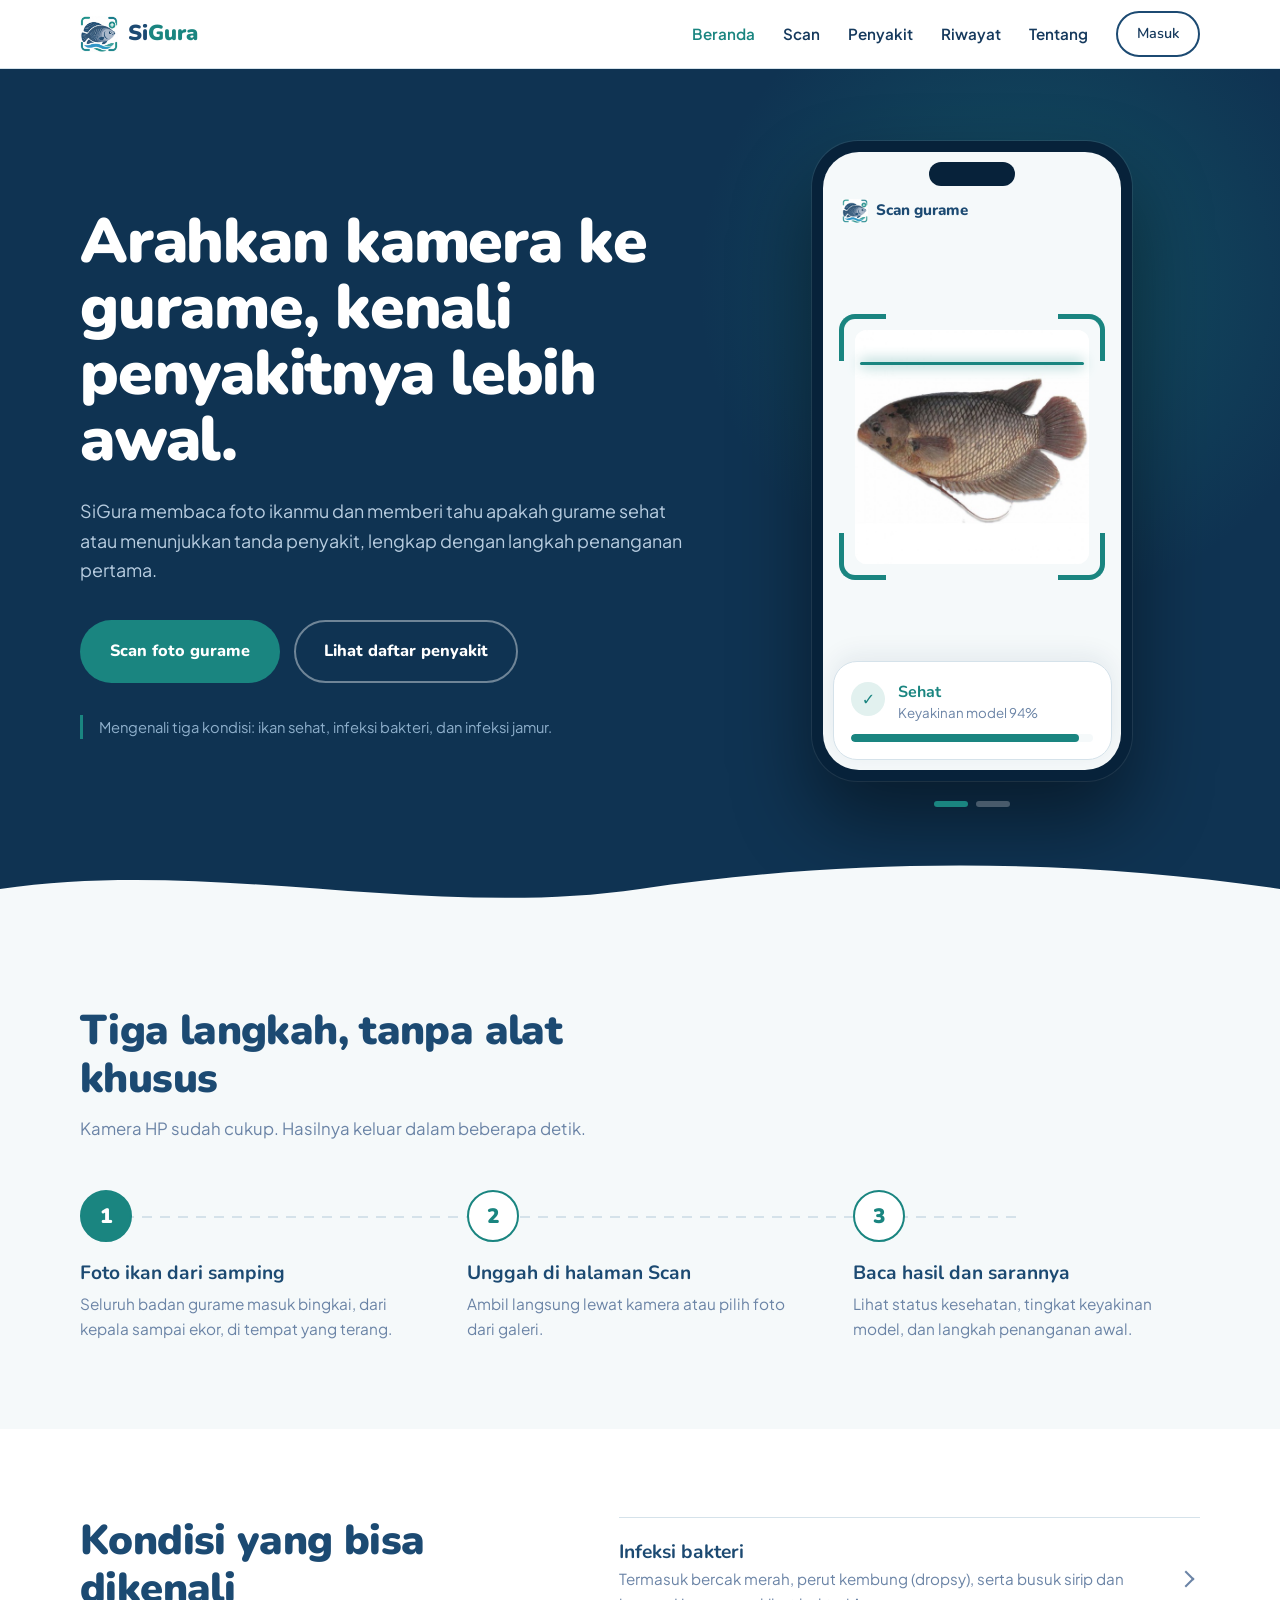
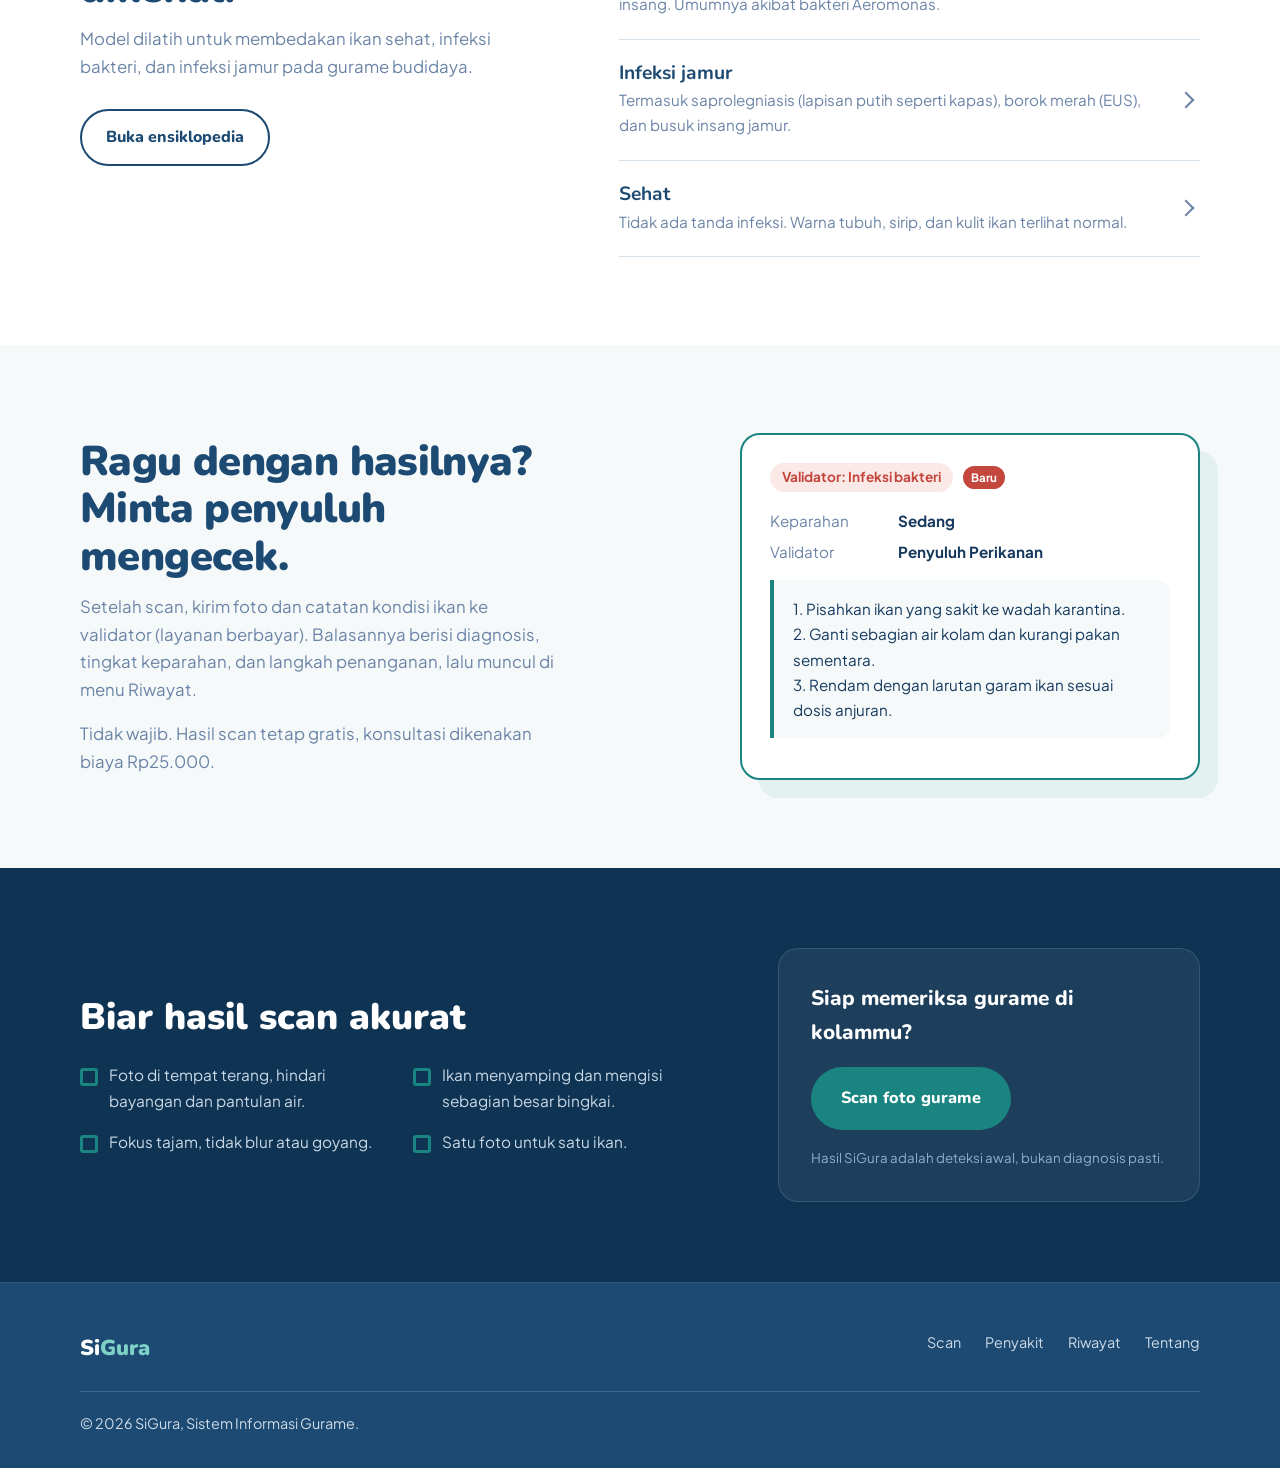
==== commit 877d2449: "Nama SiGura, halaman profil, admin kelola penyakit" ====
--- a/frontend/index.html
+++ b/frontend/index.html
@@ -3,7 +3,7 @@
 <head>
   <meta charset="UTF-8">
   <meta name="viewport" content="width=device-width, initial-scale=1.0">
-  <title>SiGurame | Cek Kesehatan Ikan Gurame</title>
+  <title>SiGura | Cek Kesehatan Ikan Gurame</title>
   <link rel="icon" href="asset/image/icon.png">
   <link rel="preconnect" href="https://fonts.googleapis.com">
   <link rel="preconnect" href="https://fonts.gstatic.com" crossorigin>
@@ -17,7 +17,7 @@
     <div class="container">
       <a href="index.html" class="brand">
         <img src="asset/image/icon.png" alt="">
-        <b>Si<span>Gurame</span></b>
+        <b>Si<span>Gura</span></b>
       </a>
       <button class="nav-toggle" aria-label="Buka menu" aria-expanded="false">☰</button>
       <ul class="nav-links">
@@ -37,7 +37,7 @@
       <div class="container home-hero-grid">
         <div class="home-hero-text">
           <h1>Arahkan kamera ke gurame, kenali penyakitnya lebih awal.</h1>
-          <p class="lead">SiGurame membaca foto ikanmu dan memberi tahu apakah gurame sehat atau menunjukkan tanda penyakit, lengkap dengan langkah penanganan pertama.</p>
+          <p class="lead">SiGura membaca foto ikanmu dan memberi tahu apakah gurame sehat atau menunjukkan tanda penyakit, lengkap dengan langkah penanganan pertama.</p>
           <div class="hero-actions">
             <a href="scan.html" class="btn btn-primary btn-lg">Scan foto gurame</a>
             <a href="penyakit.html" class="btn btn-light btn-lg">Lihat daftar penyakit</a>
@@ -190,7 +190,7 @@
         <div class="cta-box">
           <p>Siap memeriksa gurame di kolammu?</p>
           <a href="scan.html" class="btn btn-primary btn-lg">Scan foto gurame</a>
-          <small>Hasil SiGurame adalah deteksi awal, bukan diagnosis pasti.</small>
+          <small>Hasil SiGura adalah deteksi awal, bukan diagnosis pasti.</small>
         </div>
       </div>
     </section>
@@ -199,14 +199,14 @@
   <!-- Footer -->
   <footer class="footer">
     <div class="container">
-      <a href="index.html" class="brand"><b>Si<span>Gurame</span></b></a>
+      <a href="index.html" class="brand"><b>Si<span>Gura</span></b></a>
       <ul class="footer-links">
         <li><a href="scan.html">Scan</a></li>
         <li><a href="penyakit.html">Penyakit</a></li>
         <li><a href="riwayat.html">Riwayat</a></li>
         <li><a href="tentang.html">Tentang</a></li>
       </ul>
-      <p class="footer-copy">© 2026 SiGurame, Sistem Informasi Gurame.</p>
+      <p class="footer-copy">© 2026 SiGura, Sistem Informasi Gurame.</p>
     </div>
   </footer>
 
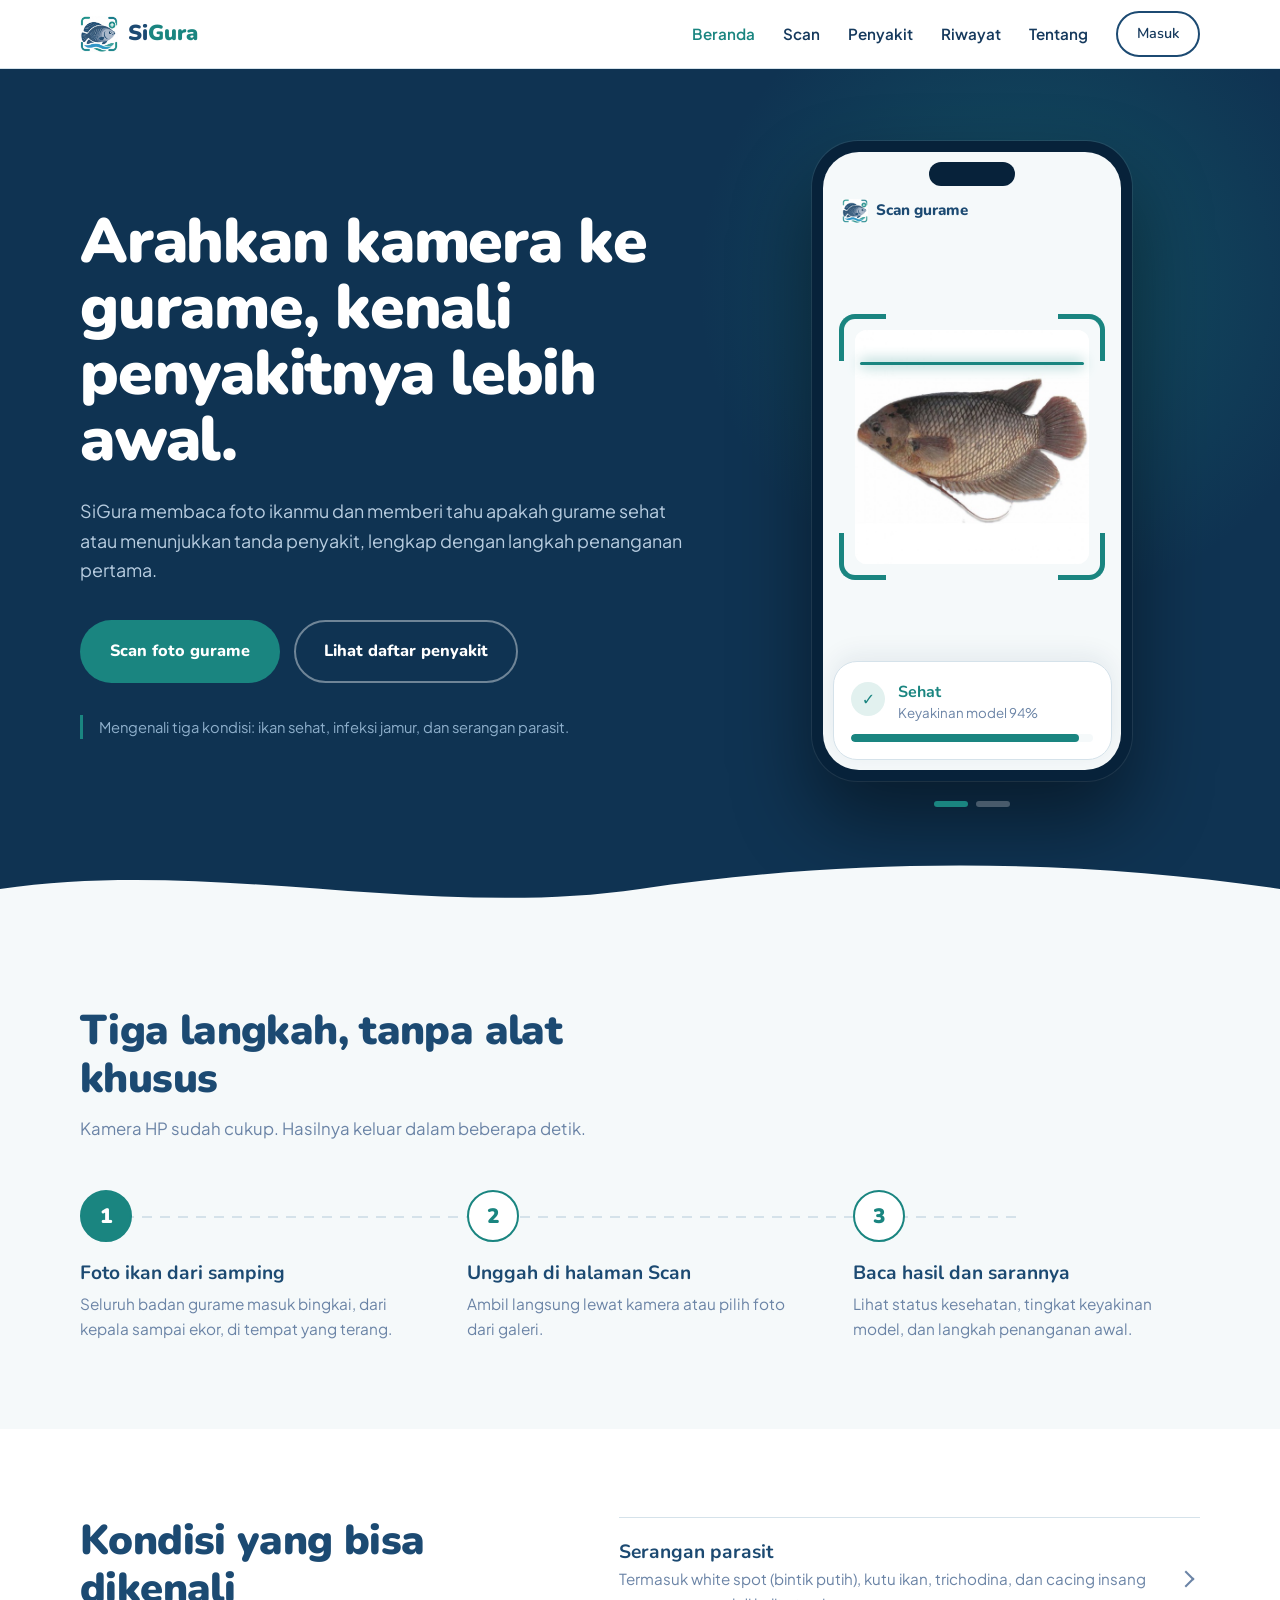
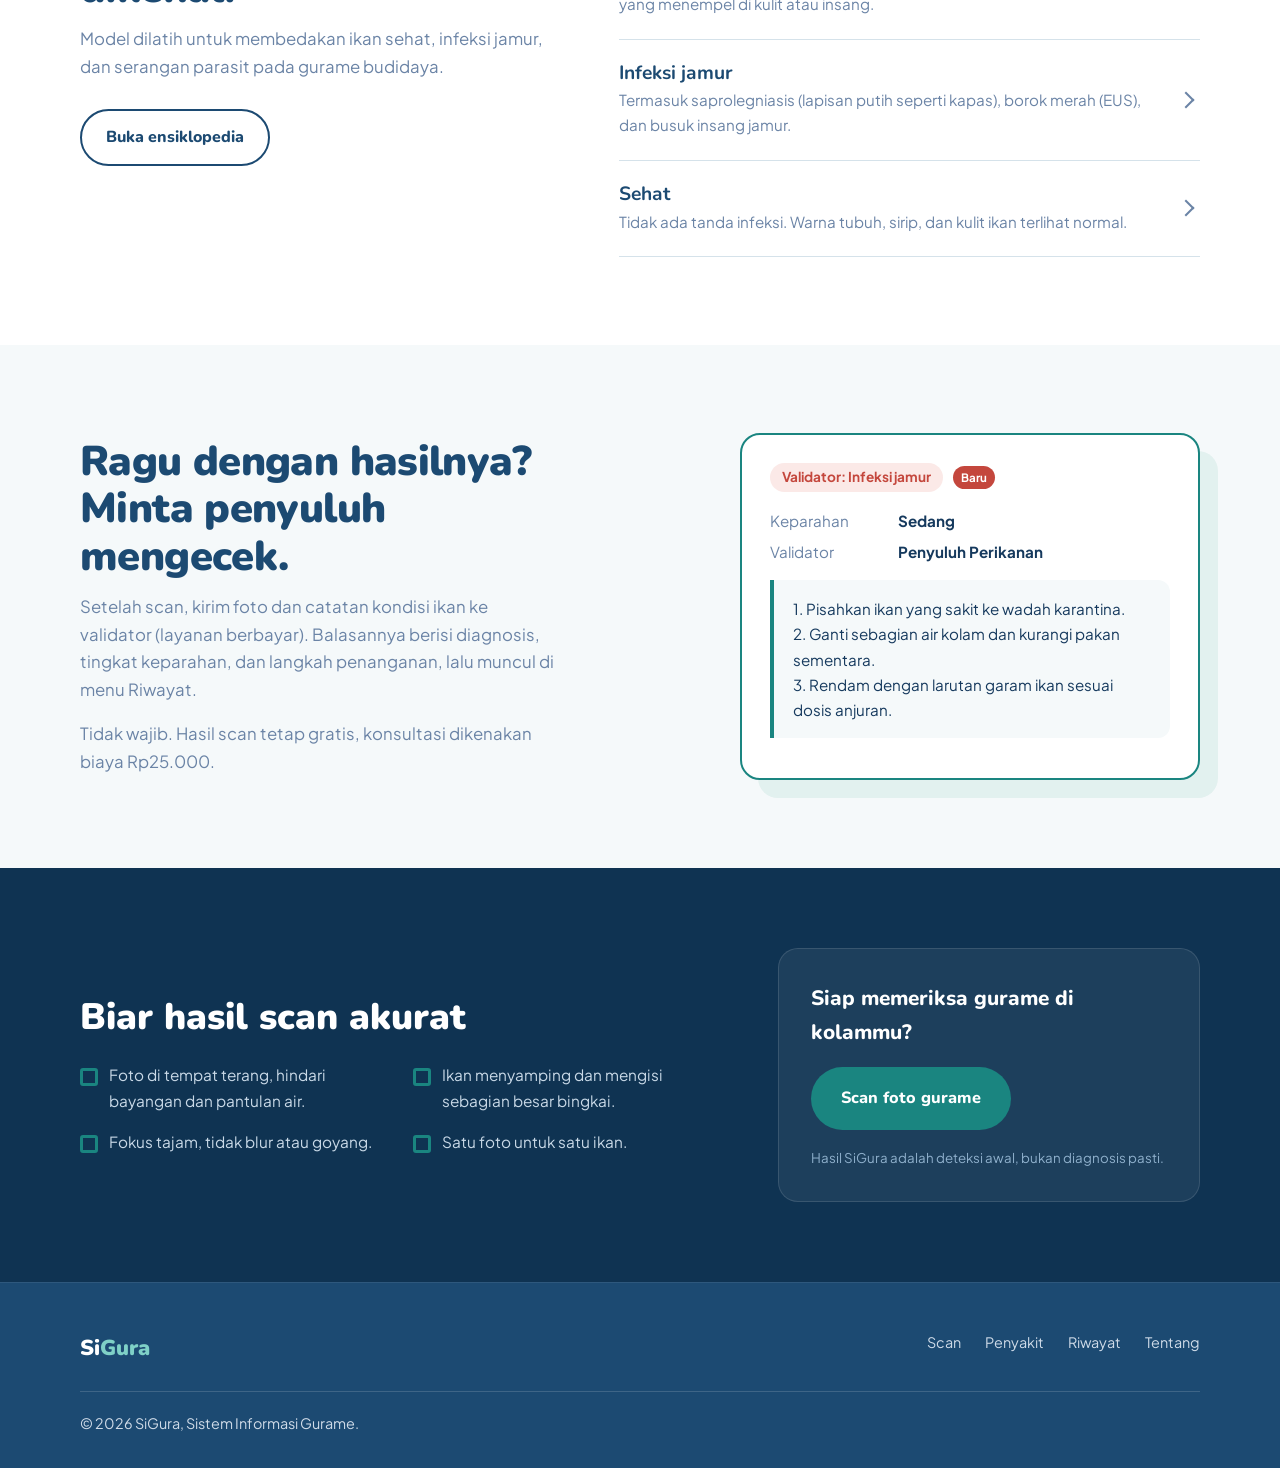
==== commit eefb04ca: "Pakai model final (sehat, jamur, parasit)" ====
--- a/frontend/index.html
+++ b/frontend/index.html
@@ -42,7 +42,7 @@
             <a href="scan.html" class="btn btn-primary btn-lg">Scan foto gurame</a>
             <a href="penyakit.html" class="btn btn-light btn-lg">Lihat daftar penyakit</a>
           </div>
-          <p class="hero-note">Mengenali tiga kondisi: ikan sehat, infeksi bakteri, dan infeksi jamur.</p>
+          <p class="hero-note">Mengenali tiga kondisi: ikan sehat, infeksi jamur, dan serangan parasit.</p>
         </div>
 
         <!-- Mockup HP: foto bergeser + hasil berubah -->
@@ -63,7 +63,7 @@
                       <img src="asset/image/guramesehat.jpg" alt=""
                            data-status="sehat" data-label="Sehat" data-conf="94">
                       <img src="asset/image/guramesakit.jpg" alt=""
-                           data-status="sakit" data-label="Infeksi bakteri" data-conf="87">
+                           data-status="sakit" data-label="Infeksi jamur" data-conf="87">
                     </div>
                   </div>
                   <div class="scan-line"></div>
@@ -123,14 +123,14 @@
       <div class="container home-split">
         <div class="home-head home-sticky">
           <h2>Kondisi yang bisa dikenali</h2>
-          <p>Model dilatih untuk membedakan ikan sehat, infeksi bakteri, dan infeksi jamur pada gurame budidaya.</p>
+          <p>Model dilatih untuk membedakan ikan sehat, infeksi jamur, dan serangan parasit pada gurame budidaya.</p>
           <a href="penyakit.html" class="btn btn-outline">Buka ensiklopedia</a>
         </div>
         <ul class="home-diseases">
           <li>
-            <a href="penyakit.html#bakteri">
-              <h3>Infeksi bakteri</h3>
-              <p>Termasuk bercak merah, perut kembung (dropsy), serta busuk sirip dan insang. Umumnya akibat bakteri Aeromonas.</p>
+            <a href="penyakit.html#parasit">
+              <h3>Serangan parasit</h3>
+              <p>Termasuk white spot (bintik putih), kutu ikan, trichodina, dan cacing insang yang menempel di kulit atau insang.</p>
             </a>
           </li>
           <li>
@@ -161,7 +161,7 @@
         <!-- Contoh balasan validator -->
         <div class="konsul-mock" aria-hidden="true">
           <div class="mock-head">
-            <span class="pill pill-sick">Validator: Infeksi bakteri</span>
+            <span class="pill pill-sick">Validator: Infeksi jamur</span>
             <span class="new-tag">Baru</span>
           </div>
           <dl class="konsul-dl">
